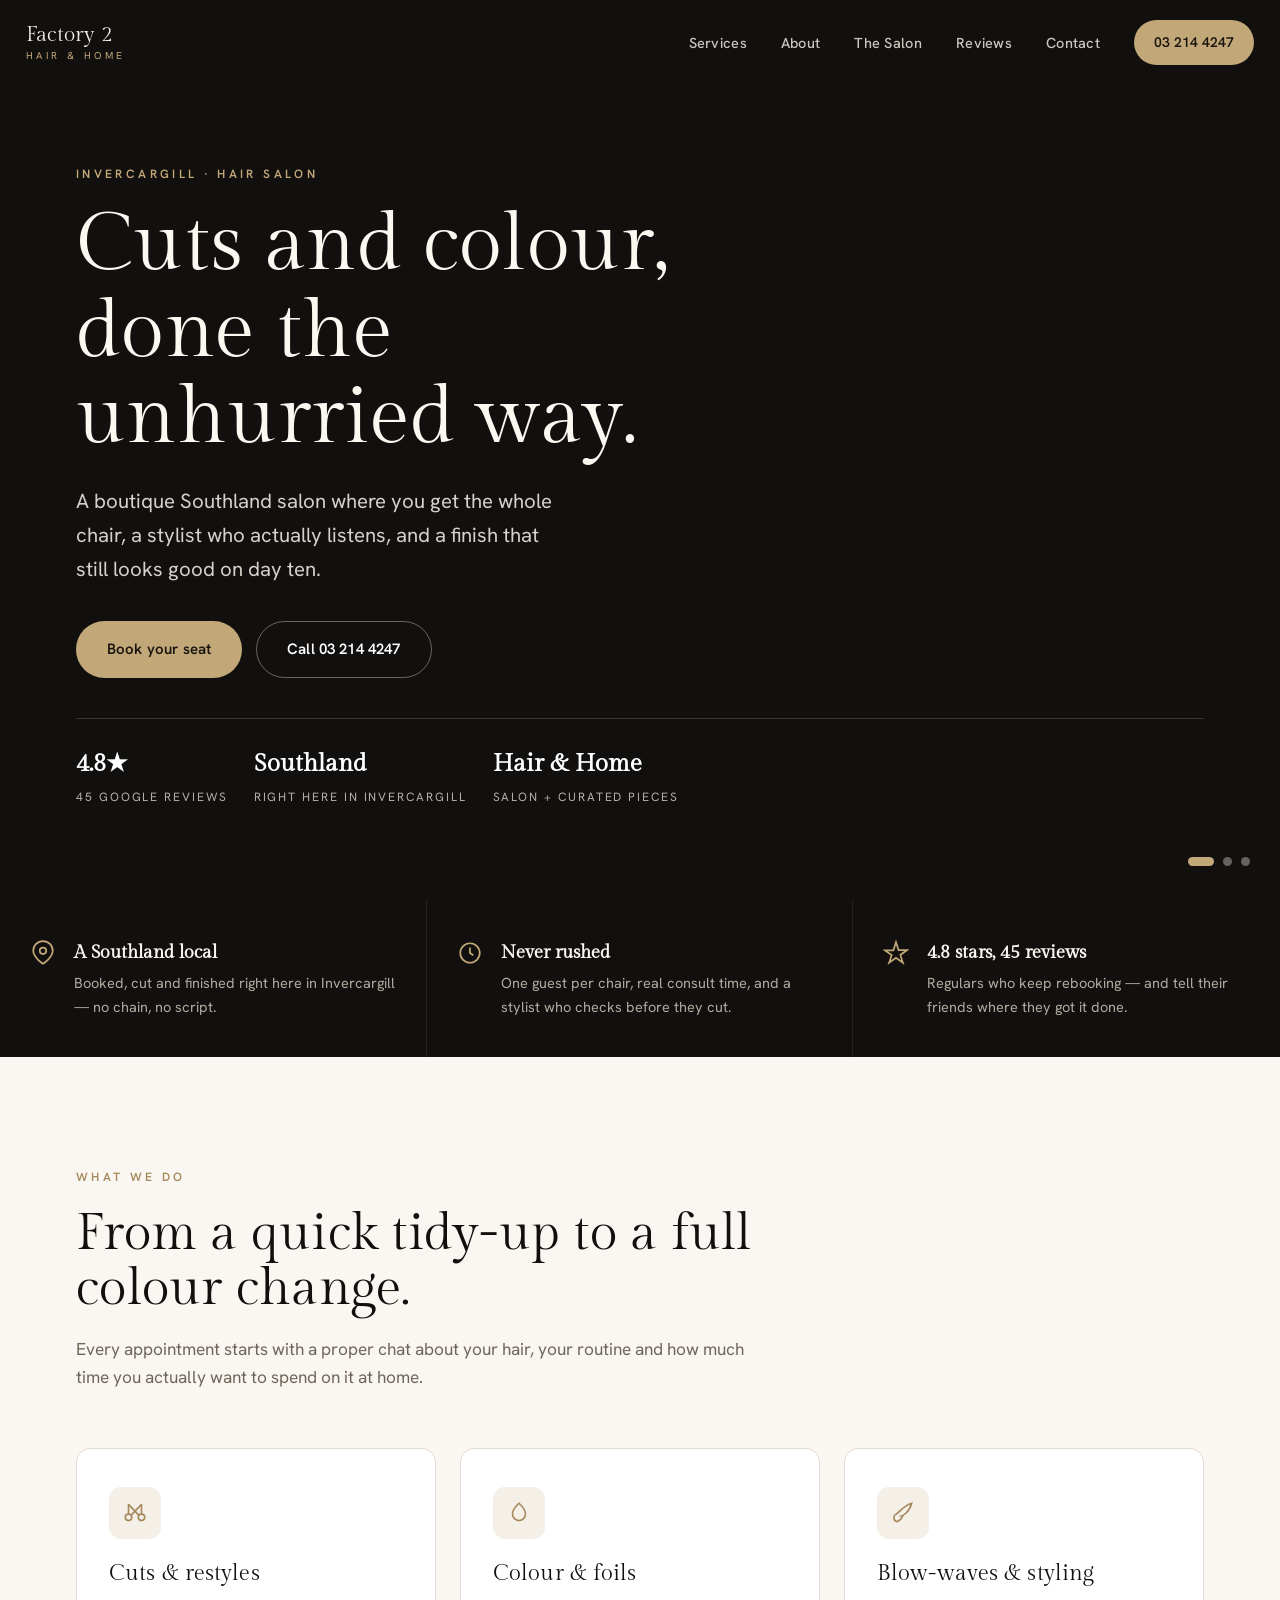
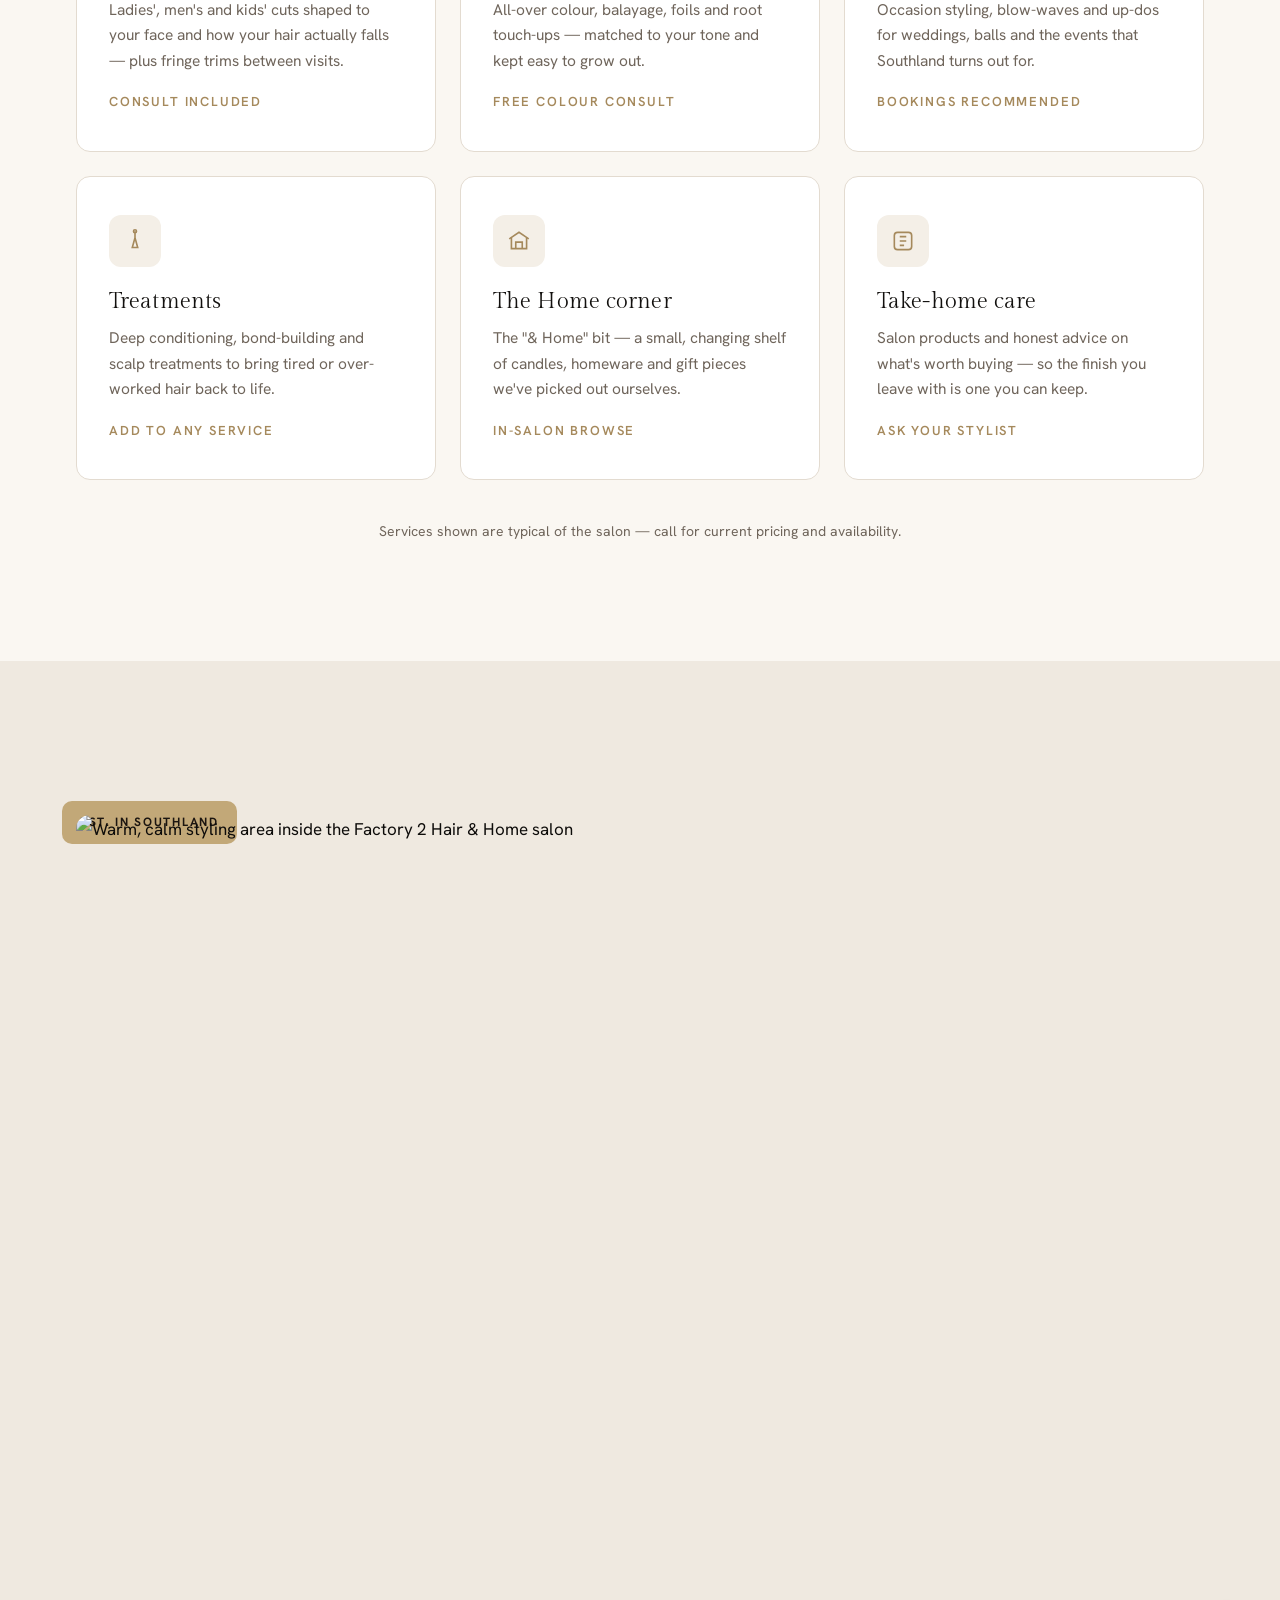
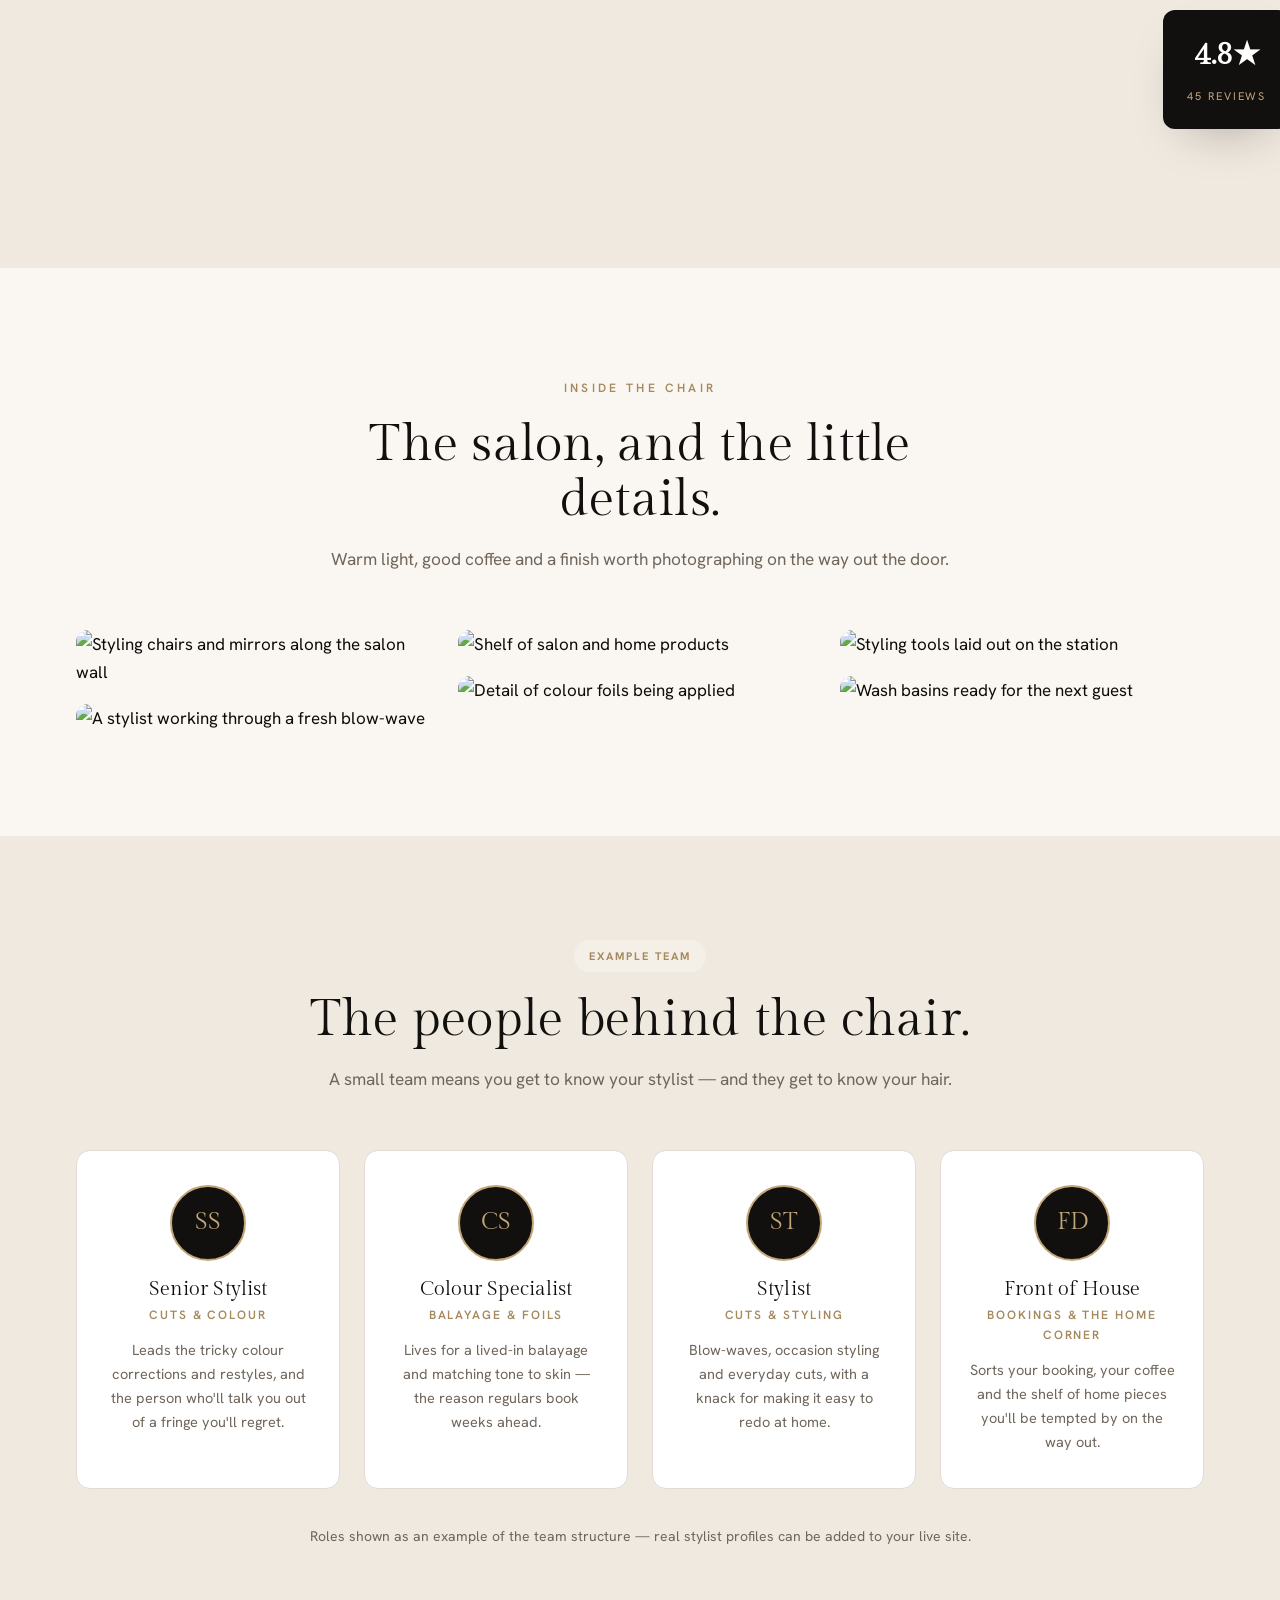
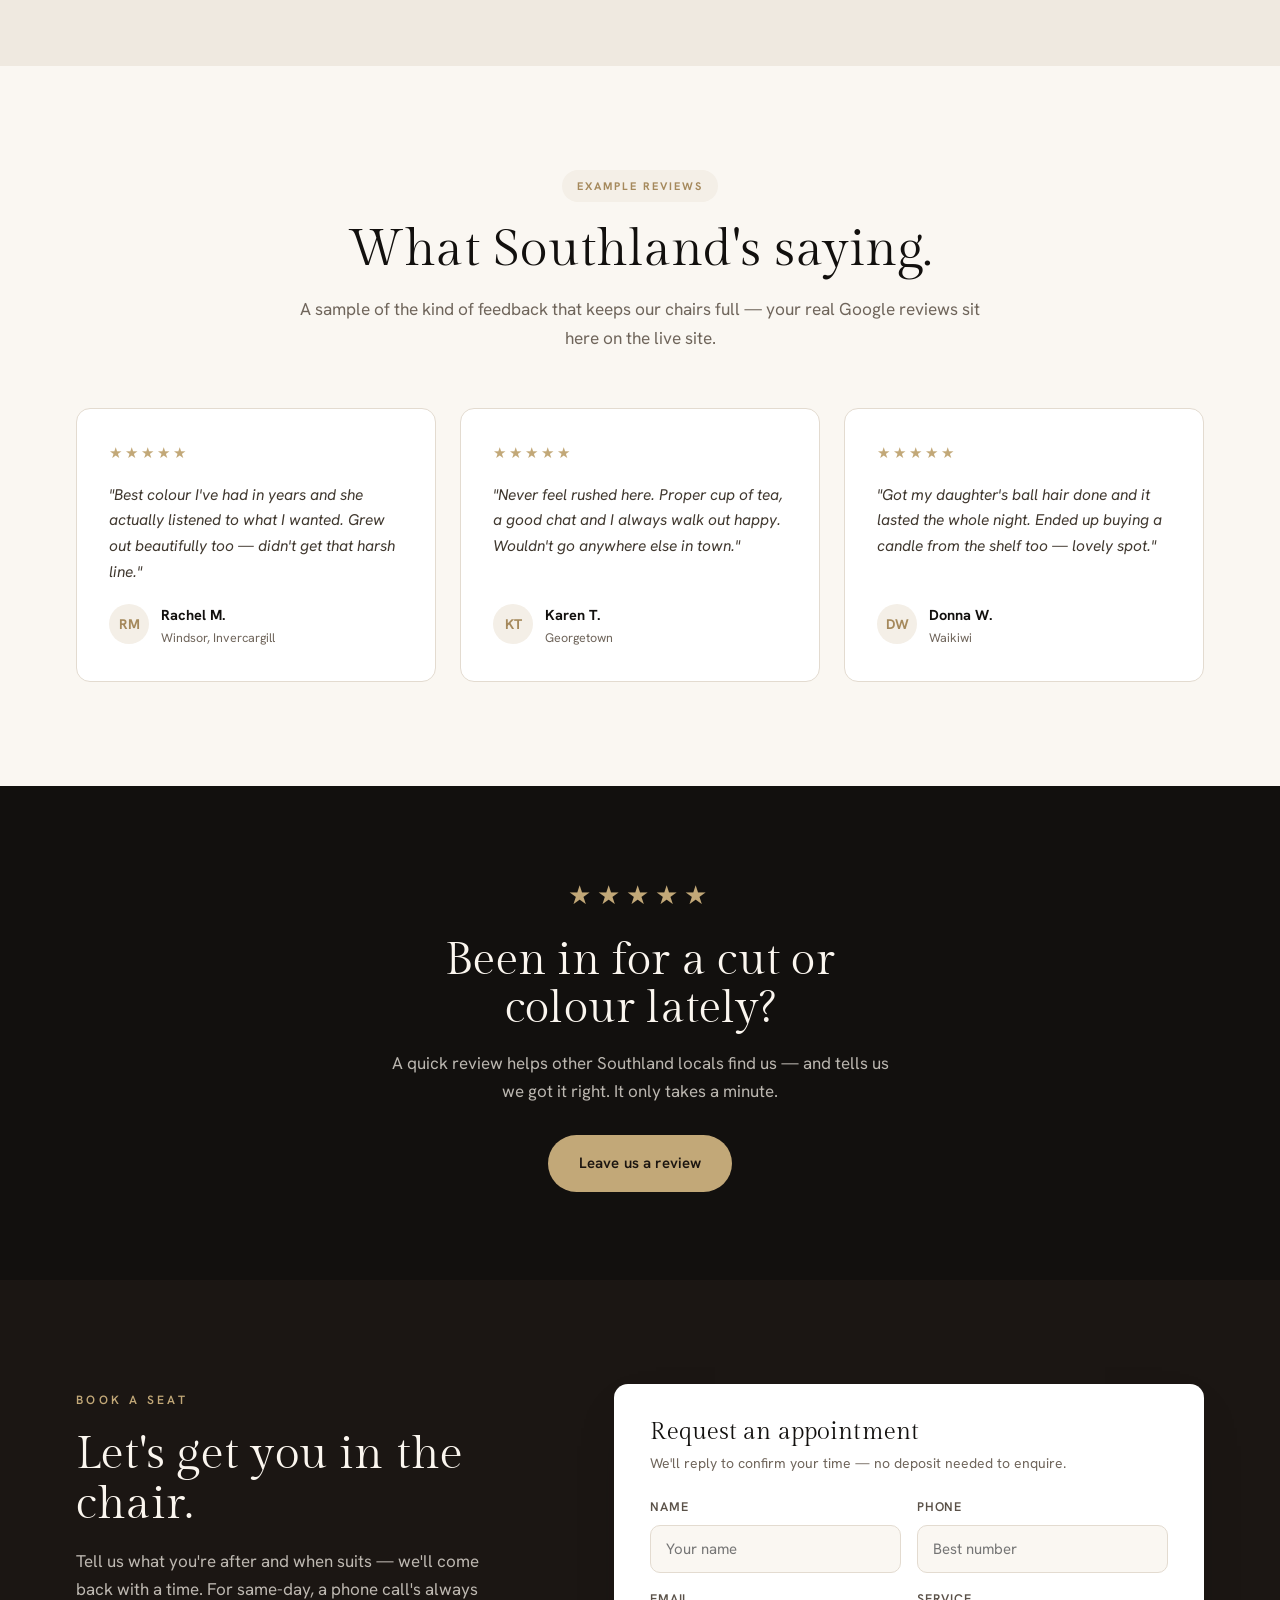
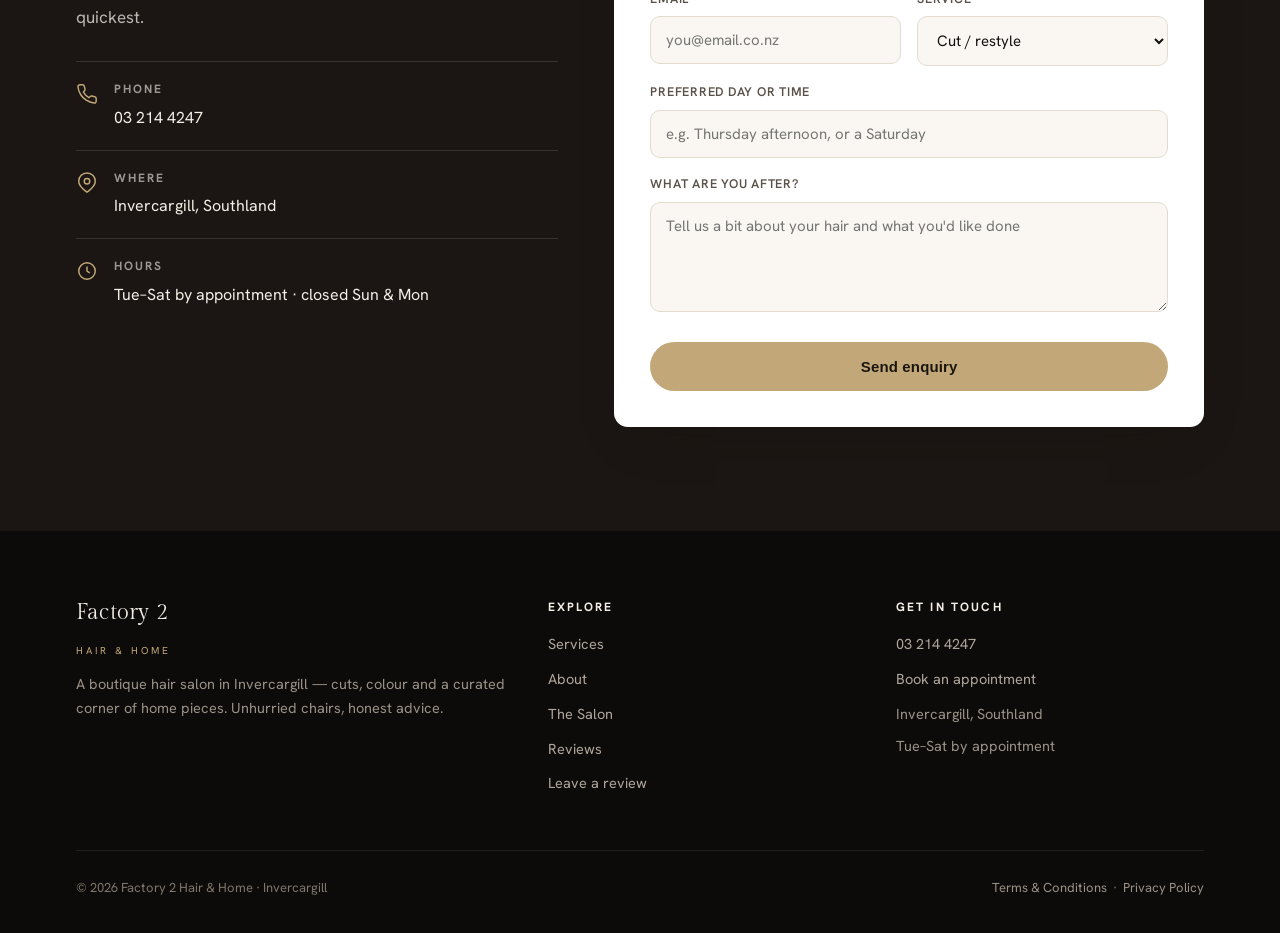
==== index.html @ 8ba9511f "Initial build: Factory 2 Hair & Home" ====
<!DOCTYPE html>
<html lang="en-NZ">
<head>
<meta charset="UTF-8">
<meta name="viewport" content="width=device-width, initial-scale=1.0">
<title>Factory 2 Hair &amp; Home | Hair Salon, Invercargill</title>
<meta name="description" content="Factory 2 Hair &amp; Home — a boutique hair salon in Invercargill for cuts, colour, styling and a curated corner of home pieces. Unhurried chairs, stylists who listen. Book your seat.">
<meta property="og:title" content="Factory 2 Hair &amp; Home | Hair Salon, Invercargill">
<meta property="og:description" content="Cuts, colour and styling in an unhurried Invercargill salon — plus a curated corner of home pieces to take a little of it with you.">
<meta property="og:type" content="website">
<meta property="og:image" content="https://images.unsplash.com/photo-1560066984-138dadb4c035?q=80&w=1200&auto=format&fit=crop">
<link rel="icon" href="data:image/svg+xml,<svg xmlns='http://www.w3.org/2000/svg' viewBox='0 0 32 32'><rect width='32' height='32' rx='7' fill='%2312100e'/><text x='16' y='22' font-family='Georgia,serif' font-size='16' fill='%23c2a878' text-anchor='middle'>F2</text></svg>">
<link rel="preconnect" href="https://fonts.googleapis.com">
<link rel="preconnect" href="https://fonts.gstatic.com" crossorigin>
<link href="https://fonts.googleapis.com/css2?family=Gilda+Display&family=Hanken+Grotesk:wght@400;500;600;700&display=swap" rel="stylesheet">
<link rel="stylesheet" href="styles.css">
</head>
<body>

<!-- intro -->
<div id="intro">
  <div class="intro-mark">Factory 2 <span>Hair &amp; Home</span></div>
  <div class="intro-line"></div>
</div>

<!-- nav -->
<nav class="nav">
  <a href="index.html" class="brand"><b>Factory 2</b><small>Hair &amp; Home</small></a>
  <div class="nav-links">
    <a class="navlink" href="#services">Services</a>
    <a class="navlink" href="#about">About</a>
    <a class="navlink" href="#gallery">The Salon</a>
    <a class="navlink" href="#reviews">Reviews</a>
    <a class="navlink" href="#contact">Contact</a>
    <a class="nav-cta" href="tel:+6432144247">03 214 4247</a>
  </div>
  <button class="nav-toggle" aria-label="Menu"><span></span><span></span><span></span></button>
</nav>

<!-- hero -->
<header class="hero">
  <div class="hero-slides">
    <div class="hero-slide active" style="background-image:url('https://images.unsplash.com/photo-1560066984-138dadb4c035?q=80&w=1900&auto=format&fit=crop')"></div>
    <div class="hero-slide" style="background-image:url('https://images.unsplash.com/photo-1521590832167-7bcbfaa6381f?q=80&w=1900&auto=format&fit=crop')"></div>
    <div class="hero-slide" style="background-image:url('https://images.unsplash.com/photo-1633681926022-84c23e8cb2d6?q=80&w=1900&auto=format&fit=crop')"></div>
  </div>
  <div class="hero-scrim"></div>
  <div class="hero-inner">
    <span class="eyebrow">Invercargill · Hair Salon</span>
    <h1>Cuts and colour, done the unhurried way.</h1>
    <p class="sub">A boutique Southland salon where you get the whole chair, a stylist who actually listens, and a finish that still looks good on day ten.</p>
    <div class="hero-cta">
      <a href="#contact" class="btn btn--accent">Book your seat</a>
      <a href="tel:+6432144247" class="btn btn--ghost">Call 03 214 4247</a>
    </div>
    <div class="hero-meta">
      <div><b>4.8★</b><small>45 Google reviews</small></div>
      <div><b>Southland</b><small>Right here in Invercargill</small></div>
      <div><b>Hair &amp; Home</b><small>Salon + curated pieces</small></div>
    </div>
  </div>
  <div class="hero-dots">
    <button class="active" aria-label="Slide 1"></button>
    <button aria-label="Slide 2"></button>
    <button aria-label="Slide 3"></button>
  </div>
</header>

<!-- trust strip -->
<section class="trust">
  <div class="trust-grid">
    <div class="trust-item reveal">
      <svg class="ic" width="26" height="26" viewBox="0 0 24 24" fill="none" stroke="currentColor" stroke-width="1.6"><path d="M21 10c0 6-9 12-9 12s-9-6-9-12a9 9 0 0 1 18 0Z"/><circle cx="12" cy="10" r="3"/></svg>
      <div><b>A Southland local</b><p>Booked, cut and finished right here in Invercargill — no chain, no script.</p></div>
    </div>
    <div class="trust-item reveal">
      <svg class="ic" width="26" height="26" viewBox="0 0 24 24" fill="none" stroke="currentColor" stroke-width="1.6"><circle cx="12" cy="12" r="9"/><path d="M12 7v5l3 2"/></svg>
      <div><b>Never rushed</b><p>One guest per chair, real consult time, and a stylist who checks before they cut.</p></div>
    </div>
    <div class="trust-item reveal">
      <svg class="ic" width="26" height="26" viewBox="0 0 24 24" fill="none" stroke="currentColor" stroke-width="1.6"><path d="m12 2 2.4 7.4H22l-6 4.4 2.3 7.2-6.3-4.6L5.7 21 8 14 2 9.6h7.6Z"/></svg>
      <div><b>4.8 stars, 45 reviews</b><p>Regulars who keep rebooking — and tell their friends where they got it done.</p></div>
    </div>
  </div>
</section>

<!-- services -->
<section class="section section--light" id="services">
  <div class="wrap">
    <div class="section-head reveal">
      <span class="eyebrow">What we do</span>
      <h2>From a quick tidy-up to a full colour change.</h2>
      <p>Every appointment starts with a proper chat about your hair, your routine and how much time you actually want to spend on it at home.</p>
    </div>
    <div class="svc-grid">
      <div class="svc-card reveal">
        <div class="ic"><svg width="26" height="26" viewBox="0 0 24 24" fill="none" stroke="currentColor" stroke-width="1.5"><path d="M6 4v9m12-9v9"/><circle cx="6" cy="16" r="3"/><circle cx="18" cy="16" r="3"/><path d="M8.5 14 18 4M15.5 14 6 4"/></svg></div>
        <h3>Cuts &amp; restyles</h3>
        <p>Ladies', men's and kids' cuts shaped to your face and how your hair actually falls — plus fringe trims between visits.</p>
        <div class="price">Consult included</div>
      </div>
      <div class="svc-card reveal">
        <div class="ic"><svg width="26" height="26" viewBox="0 0 24 24" fill="none" stroke="currentColor" stroke-width="1.5"><path d="M12 3s6 5.5 6 10a6 6 0 0 1-12 0c0-4.5 6-10 6-10Z"/></svg></div>
        <h3>Colour &amp; foils</h3>
        <p>All-over colour, balayage, foils and root touch-ups — matched to your tone and kept easy to grow out.</p>
        <div class="price">Free colour consult</div>
      </div>
      <div class="svc-card reveal">
        <div class="ic"><svg width="26" height="26" viewBox="0 0 24 24" fill="none" stroke="currentColor" stroke-width="1.5"><path d="M4 14c4-1 8-9 16-11-2 8-8 12-11 12"/><path d="M4 14c-1 3 0 5 2 6 3-1 5-3 6-6"/></svg></div>
        <h3>Blow-waves &amp; styling</h3>
        <p>Occasion styling, blow-waves and up-dos for weddings, balls and the events that Southland turns out for.</p>
        <div class="price">Bookings recommended</div>
      </div>
      <div class="svc-card reveal">
        <div class="ic"><svg width="26" height="26" viewBox="0 0 24 24" fill="none" stroke="currentColor" stroke-width="1.5"><path d="M12 3v6m0 0-2.5 9h5L12 9Z"/><circle cx="12" cy="3" r="1.4"/></svg></div>
        <h3>Treatments</h3>
        <p>Deep conditioning, bond-building and scalp treatments to bring tired or over-worked hair back to life.</p>
        <div class="price">Add to any service</div>
      </div>
      <div class="svc-card reveal">
        <div class="ic"><svg width="26" height="26" viewBox="0 0 24 24" fill="none" stroke="currentColor" stroke-width="1.5"><path d="M3 10 12 4l9 6"/><path d="M5 9v10h14V9"/><path d="M9 19v-6h6v6"/></svg></div>
        <h3>The Home corner</h3>
        <p>The "&amp; Home" bit — a small, changing shelf of candles, homeware and gift pieces we've picked out ourselves.</p>
        <div class="price">In-salon browse</div>
      </div>
      <div class="svc-card reveal">
        <div class="ic"><svg width="26" height="26" viewBox="0 0 24 24" fill="none" stroke="currentColor" stroke-width="1.5"><rect x="4" y="4" width="16" height="16" rx="3"/><path d="M9 12h6M9 8h6M9 16h4"/></svg></div>
        <h3>Take-home care</h3>
        <p>Salon products and honest advice on what's worth buying — so the finish you leave with is one you can keep.</p>
        <div class="price">Ask your stylist</div>
      </div>
    </div>
    <p class="center reveal" style="margin-top:40px;color:var(--muted);font-size:14px">Services shown are typical of the salon — call for current pricing and availability.</p>
  </div>
</section>

<!-- about -->
<section class="section section--bone" id="about">
  <div class="wrap">
    <div class="about">
      <div class="about-media reveal">
        <span class="about-tag">Est. in Southland</span>
        <img src="https://images.unsplash.com/photo-1580618672591-eb180b1a973f?q=80&w=1200&auto=format&fit=crop" alt="Warm, calm styling area inside the Factory 2 Hair &amp; Home salon" width="1200" height="900" loading="lazy">
        <div class="stat"><b>4.8★</b><small>45 reviews</small></div>
      </div>
      <div class="about-copy reveal">
        <span class="eyebrow">About the salon</span>
        <h2>A little pocket of calm on the Invercargill high street.</h2>
        <p>Factory 2 Hair &amp; Home is a small, personal salon — the kind where the same stylist remembers your last colour and asks how the holiday went. We keep the numbers low so nobody's ever waiting on a rushed chair.</p>
        <p>The "&amp; Home" side is exactly that: a curated corner of candles and homeware we love, so you can take a little of the salon feeling with you when you leave.</p>
        <ul class="checklist">
          <li><span class="tick"><svg width="13" height="13" viewBox="0 0 24 24" fill="none" stroke="currentColor" stroke-width="3"><path d="M20 6 9 17l-5-5"/></svg></span>Locally owned and run in Invercargill</li>
          <li><span class="tick"><svg width="13" height="13" viewBox="0 0 24 24" fill="none" stroke="currentColor" stroke-width="3"><path d="M20 6 9 17l-5-5"/></svg></span>A proper consult before every cut or colour</li>
          <li><span class="tick"><svg width="13" height="13" viewBox="0 0 24 24" fill="none" stroke="currentColor" stroke-width="3"><path d="M20 6 9 17l-5-5"/></svg></span>Honest advice — no upsell you didn't ask for</li>
        </ul>
      </div>
    </div>
  </div>
</section>

<!-- gallery -->
<section class="section section--light" id="gallery">
  <div class="wrap">
    <div class="section-head center reveal">
      <span class="eyebrow">Inside the chair</span>
      <h2>The salon, and the little details.</h2>
      <p>Warm light, good coffee and a finish worth photographing on the way out the door.</p>
    </div>
    <div class="gallery">
      <img class="reveal" src="https://images.unsplash.com/photo-1521590832167-7bcbfaa6381f?q=80&w=900&auto=format&fit=crop" alt="Styling chairs and mirrors along the salon wall" loading="lazy">
      <img class="reveal" src="https://images.unsplash.com/photo-1633681926022-84c23e8cb2d6?q=80&w=900&auto=format&fit=crop" alt="A stylist working through a fresh blow-wave" loading="lazy">
      <img class="reveal" src="https://images.unsplash.com/photo-1595476108010-b4d1f102b1b1?q=80&w=900&auto=format&fit=crop" alt="Shelf of salon and home products" loading="lazy">
      <img class="reveal" src="https://images.unsplash.com/photo-1522337660859-02fbefca4702?q=80&w=900&auto=format&fit=crop" alt="Detail of colour foils being applied" loading="lazy">
      <img class="reveal" src="https://images.unsplash.com/photo-1503951914875-452162b0f3f1?q=80&w=900&auto=format&fit=crop" alt="Styling tools laid out on the station" loading="lazy">
      <img class="reveal" src="https://images.unsplash.com/photo-1562322140-8baeececf3df?q=80&w=900&auto=format&fit=crop" alt="Wash basins ready for the next guest" loading="lazy">
    </div>
  </div>
</section>

<!-- crew -->
<section class="section section--bone" id="crew">
  <div class="wrap">
    <div class="section-head center reveal">
      <span class="badge">Example team</span>
      <h2>The people behind the chair.</h2>
      <p>A small team means you get to know your stylist — and they get to know your hair.</p>
    </div>
    <div class="crew-grid">
      <div class="crew-card reveal">
        <div class="avatar">SS</div>
        <h3>Senior Stylist</h3>
        <div class="role">Cuts &amp; Colour</div>
        <p>Leads the tricky colour corrections and restyles, and the person who'll talk you out of a fringe you'll regret.</p>
      </div>
      <div class="crew-card reveal">
        <div class="avatar">CS</div>
        <h3>Colour Specialist</h3>
        <div class="role">Balayage &amp; Foils</div>
        <p>Lives for a lived-in balayage and matching tone to skin — the reason regulars book weeks ahead.</p>
      </div>
      <div class="crew-card reveal">
        <div class="avatar">ST</div>
        <h3>Stylist</h3>
        <div class="role">Cuts &amp; Styling</div>
        <p>Blow-waves, occasion styling and everyday cuts, with a knack for making it easy to redo at home.</p>
      </div>
      <div class="crew-card reveal">
        <div class="avatar">FD</div>
        <h3>Front of House</h3>
        <div class="role">Bookings &amp; The Home Corner</div>
        <p>Sorts your booking, your coffee and the shelf of home pieces you'll be tempted by on the way out.</p>
      </div>
    </div>
    <p class="center reveal" style="margin-top:36px;color:var(--muted);font-size:14px">Roles shown as an example of the team structure — real stylist profiles can be added to your live site.</p>
  </div>
</section>

<!-- reviews -->
<section class="section section--light" id="reviews">
  <div class="wrap">
    <div class="section-head center reveal">
      <span class="badge">Example reviews</span>
      <h2>What Southland's saying.</h2>
      <p>A sample of the kind of feedback that keeps our chairs full — your real Google reviews sit here on the live site.</p>
    </div>
    <div class="rev-grid">
      <div class="rev-card reveal">
        <div class="stars">★★★★★</div>
        <p>"Best colour I've had in years and she actually listened to what I wanted. Grew out beautifully too — didn't get that harsh line."</p>
        <div class="rev-who"><span class="ini">RM</span><div><b>Rachel M.</b><small>Windsor, Invercargill</small></div></div>
      </div>
      <div class="rev-card reveal">
        <div class="stars">★★★★★</div>
        <p>"Never feel rushed here. Proper cup of tea, a good chat and I always walk out happy. Wouldn't go anywhere else in town."</p>
        <div class="rev-who"><span class="ini">KT</span><div><b>Karen T.</b><small>Georgetown</small></div></div>
      </div>
      <div class="rev-card reveal">
        <div class="stars">★★★★★</div>
        <p>"Got my daughter's ball hair done and it lasted the whole night. Ended up buying a candle from the shelf too — lovely spot."</p>
        <div class="rev-who"><span class="ini">DW</span><div><b>Donna W.</b><small>Waikiwi</small></div></div>
      </div>
    </div>
  </div>
</section>

<!-- review funnel banner -->
<section class="funnel reveal">
  <div class="wrap">
    <div class="stars">★★★★★</div>
    <h2>Been in for a cut or colour lately?</h2>
    <p>A quick review helps other Southland locals find us — and tells us we got it right. It only takes a minute.</p>
    <a href="review.html" class="btn btn--accent">Leave us a review</a>
  </div>
</section>

<!-- contact -->
<section class="section section--dark" id="contact">
  <div class="wrap">
    <div class="contact">
      <div class="contact-info reveal">
        <span class="eyebrow">Book a seat</span>
        <h2>Let's get you in the chair.</h2>
        <p>Tell us what you're after and when suits — we'll come back with a time. For same-day, a phone call's always quickest.</p>
        <div class="cinfo-row">
          <svg class="ic" width="22" height="22" viewBox="0 0 24 24" fill="none" stroke="currentColor" stroke-width="1.6"><path d="M22 16.9v3a2 2 0 0 1-2.2 2 19.8 19.8 0 0 1-8.6-3.1 19.5 19.5 0 0 1-6-6 19.8 19.8 0 0 1-3.1-8.7A2 2 0 0 1 4.1 2h3a2 2 0 0 1 2 1.7c.1.9.4 1.8.7 2.7a2 2 0 0 1-.5 2.1L8.1 9.9a16 16 0 0 0 6 6l1.4-1.2a2 2 0 0 1 2.1-.5c.9.3 1.8.6 2.7.7a2 2 0 0 1 1.7 2Z"/></svg>
          <div><b>Phone</b><a href="tel:+6432144247">03 214 4247</a></div>
        </div>
        <div class="cinfo-row">
          <svg class="ic" width="22" height="22" viewBox="0 0 24 24" fill="none" stroke="currentColor" stroke-width="1.6"><path d="M21 10c0 6-9 12-9 12s-9-6-9-12a9 9 0 0 1 18 0Z"/><circle cx="12" cy="10" r="3"/></svg>
          <div><b>Where</b><span>Invercargill, Southland</span></div>
        </div>
        <div class="cinfo-row">
          <svg class="ic" width="22" height="22" viewBox="0 0 24 24" fill="none" stroke="currentColor" stroke-width="1.6"><circle cx="12" cy="12" r="9"/><path d="M12 7v5l3 2"/></svg>
          <div><b>Hours</b><span>Tue–Sat by appointment · closed Sun &amp; Mon</span></div>
        </div>
      </div>
      <div class="form reveal">
        <form action="https://formsubmit.co/hello@factory2hairandhome.co.nz" method="POST">
          <h3>Request an appointment</h3>
          <p class="sm">We'll reply to confirm your time — no deposit needed to enquire.</p>
          <input type="hidden" name="_subject" value="New booking enquiry — Factory 2 Hair & Home">
          <input type="hidden" name="_captcha" value="false">
          <input type="hidden" name="_template" value="table">
          <div class="row2">
            <div class="field"><label>Name</label><input type="text" name="Name" required placeholder="Your name"></div>
            <div class="field"><label>Phone</label><input type="tel" name="Phone" required placeholder="Best number"></div>
          </div>
          <div class="row2">
            <div class="field"><label>Email</label><input type="email" name="Email" placeholder="you@email.co.nz"></div>
            <div class="field"><label>Service</label>
              <select name="Service">
                <option>Cut / restyle</option>
                <option>Colour / foils</option>
                <option>Blow-wave / styling</option>
                <option>Treatment</option>
                <option>Not sure — need advice</option>
              </select>
            </div>
          </div>
          <div class="field"><label>Preferred day or time</label><input type="text" name="Preferred time" placeholder="e.g. Thursday afternoon, or a Saturday"></div>
          <div class="field"><label>What are you after?</label><textarea name="Details" placeholder="Tell us a bit about your hair and what you'd like done"></textarea></div>
          <button type="submit" class="btn btn--accent">Send enquiry</button>
        </form>
      </div>
    </div>
  </div>
</section>

<!-- footer -->
<footer class="footer">
  <div class="wrap">
    <div class="footer-top">
      <div class="footer-col">
        <div class="brand"><b style="font-family:'Gilda Display',serif;font-size:1.4rem">Factory 2</b><br><small style="letter-spacing:.3em;font-size:10px;text-transform:uppercase;color:var(--accent)">Hair &amp; Home</small></div>
        <p>A boutique hair salon in Invercargill — cuts, colour and a curated corner of home pieces. Unhurried chairs, honest advice.</p>
      </div>
      <div class="footer-col">
        <h4>Explore</h4>
        <a href="#services">Services</a>
        <a href="#about">About</a>
        <a href="#gallery">The Salon</a>
        <a href="#reviews">Reviews</a>
        <a href="review.html">Leave a review</a>
      </div>
      <div class="footer-col">
        <h4>Get in touch</h4>
        <a href="tel:+6432144247">03 214 4247</a>
        <a href="#contact">Book an appointment</a>
        <p style="margin-top:6px">Invercargill, Southland</p>
        <p>Tue–Sat by appointment</p>
      </div>
    </div>
    <div class="footer-bot">
      <span>© <span data-year>2026</span> Factory 2 Hair &amp; Home · Invercargill</span>
      <span><a href="terms.html">Terms &amp; Conditions</a> &nbsp;·&nbsp; <a href="privacy.html">Privacy Policy</a></span>
    </div>
  </div>
</footer>

<script src="main.js"></script>
</body>
</html>
---- styles.css ----
/* Factory 2 Hair & Home — Premium archetype
   Fonts: Gilda Display (display) + Hanken Grotesk (body) */

:root{
  --ink:#12100e;          /* near-black anchor */
  --espresso:#1b1613;     /* dark section */
  --bone:#efe9e0;         /* warm bone band */
  --light:#faf7f2;        /* light band */
  --paper:#ffffff;
  --muted:#6f655b;        /* muted body text */
  --line:#e3dbd0;         /* hairlines */
  --accent:#c2a878;       /* champagne */
  --accent-deep:#a5895c;  /* champagne hover */
  --cream:#f4efe7;
  --radius:14px;
  --maxw:1180px;
  --ease:cubic-bezier(.22,.61,.36,1);
  --shadow:0 20px 50px -24px rgba(24,18,12,.35);
}

*{box-sizing:border-box}
html{scroll-behavior:smooth}
body{
  margin:0;
  font-family:"Hanken Grotesk",-apple-system,BlinkMacSystemFont,"Segoe UI",sans-serif;
  color:var(--ink);
  background:var(--light);
  font-size:17px;
  line-height:1.65;
  -webkit-font-smoothing:antialiased;
  overflow-x:hidden;
}
img{image-orientation:from-image;max-width:100%;display:block}
a{color:inherit;text-decoration:none}
h1,h2,h3,h4{font-family:"Gilda Display",Georgia,serif;font-weight:400;line-height:1.08;margin:0;letter-spacing:.005em}

/* ---------- utilities ---------- */
.wrap{max-width:var(--maxw);margin:0 auto;padding:0 26px}
.eyebrow{
  font-family:"Hanken Grotesk",sans-serif;
  text-transform:uppercase;
  letter-spacing:.28em;
  font-size:12px;
  font-weight:600;
  color:var(--accent-deep);
  margin:0 0 18px;
  display:inline-block;
}
.section{padding:104px 0}
.section--light{background:var(--light)}
.section--bone{background:var(--bone)}
.section--paper{background:var(--paper)}
.section--dark{background:var(--espresso);color:#eee5da}
.section--dark .eyebrow{color:var(--accent)}
.center{text-align:center}
.lead{font-size:1.12rem;color:var(--muted);max-width:640px}
.section-head{max-width:680px;margin:0 0 56px}
.section-head.center{margin-left:auto;margin-right:auto}
.section-head h2{font-size:clamp(2.1rem,4.4vw,3.2rem)}
.section-head p{color:var(--muted);margin:18px 0 0;font-size:1.08rem}

.btn{
  display:inline-flex;align-items:center;gap:9px;
  font-weight:600;font-size:15px;letter-spacing:.01em;
  padding:15px 30px;border-radius:100px;
  cursor:pointer;border:1px solid transparent;
  transition:transform .35s var(--ease),background .3s,color .3s,box-shadow .3s;
  white-space:nowrap;
}
.btn:hover{transform:translateY(-2px)}
.btn--accent{background:var(--accent);color:#1b1510}
.btn--accent:hover{background:var(--accent-deep);color:#fff}
.btn--ghost{background:transparent;color:#fff;border-color:rgba(255,255,255,.35)}
.btn--ghost:hover{border-color:#fff;background:rgba(255,255,255,.08)}
.btn--dark{background:var(--ink);color:#f4efe7}
.btn--dark:hover{background:#2a231d}
.btn--outline{background:transparent;color:var(--ink);border-color:var(--line)}
.btn--outline:hover{border-color:var(--accent);color:var(--accent-deep)}

/* ---------- intro overlay ---------- */
#intro{
  position:fixed;inset:0;z-index:2000;background:var(--ink);
  display:flex;align-items:center;justify-content:center;flex-direction:column;
  transition:opacity .9s var(--ease),visibility .9s;
}
#intro.done{opacity:0;visibility:hidden}
.intro-mark{
  font-family:"Gilda Display",serif;color:#f4efe7;font-size:clamp(1.8rem,6vw,3rem);
  letter-spacing:.02em;opacity:0;transform:translateY(14px);
  animation:introUp 1s var(--ease) .15s forwards;text-align:center;
}
.intro-mark span{color:var(--accent)}
.intro-line{
  height:1px;width:0;background:var(--accent);margin-top:22px;
  animation:introLine 1.1s var(--ease) .5s forwards;
}
@keyframes introUp{to{opacity:1;transform:none}}
@keyframes introLine{to{width:190px}}

/* ---------- reveal on scroll ---------- */
.reveal{opacity:0;transform:translateY(26px);transition:opacity .9s var(--ease),transform .9s var(--ease)}
.reveal.in{opacity:1;transform:none}

/* ---------- nav ---------- */
.nav{
  position:fixed;top:0;left:0;right:0;z-index:900;
  display:flex;align-items:center;justify-content:space-between;
  padding:20px 26px;transition:background .4s,padding .4s,box-shadow .4s;
}
.nav.scrolled{background:rgba(18,16,14,.92);backdrop-filter:blur(12px);padding:14px 26px;box-shadow:0 1px 0 rgba(255,255,255,.06)}
.brand{display:flex;flex-direction:column;line-height:1;color:#f4efe7}
.brand b{font-family:"Gilda Display",serif;font-weight:400;font-size:1.32rem;letter-spacing:.01em}
.brand small{font-size:10px;letter-spacing:.34em;text-transform:uppercase;color:var(--accent);margin-top:6px}
.nav-links{display:flex;align-items:center;gap:34px}
.nav-links a.navlink{color:rgba(244,239,231,.82);font-size:14.5px;font-weight:500;letter-spacing:.02em;transition:color .3s}
.nav-links a.navlink:hover{color:#fff}
.nav-cta{display:inline-flex;align-items:center;gap:8px;background:var(--accent);color:#1b1510;padding:11px 20px;border-radius:100px;font-weight:600;font-size:14px;transition:transform .3s var(--ease),background .3s}
.nav-cta:hover{transform:translateY(-2px);background:#fff}
.nav-toggle{display:none;background:none;border:0;cursor:pointer;flex-direction:column;gap:5px;padding:6px}
.nav-toggle span{width:24px;height:2px;background:#f4efe7;display:block;transition:.3s}

/* ---------- hero ---------- */
.hero{position:relative;min-height:100svh;display:flex;align-items:flex-end;background:var(--ink);overflow:hidden;color:#f6f1ea}
.hero-slides{position:absolute;inset:0;z-index:0}
.hero-slide{
  position:absolute;inset:0;background-size:cover;background-position:center;
  opacity:0;transform:scale(1.06);
  transition:opacity 1.6s var(--ease),transform 7s linear;
  filter:saturate(.82) contrast(1.04);
}
.hero-slide.active{opacity:1;transform:scale(1)}
.hero-scrim{position:absolute;inset:0;z-index:1;
  background:linear-gradient(180deg,rgba(18,16,14,.55) 0%,rgba(18,16,14,.42) 40%,rgba(18,16,14,.82) 100%)}
.hero-inner{position:relative;z-index:2;width:100%;max-width:var(--maxw);margin:0 auto;padding:0 26px 92px}
.hero .eyebrow{color:var(--accent)}
.hero h1{font-size:clamp(2.6rem,6.6vw,5rem);max-width:16ch;color:#fbf7f1}
.hero p.sub{font-size:clamp(1.05rem,2vw,1.28rem);max-width:44ch;color:rgba(246,241,234,.86);margin:24px 0 34px}
.hero-cta{display:flex;flex-wrap:wrap;gap:14px}
.hero-meta{display:flex;flex-wrap:wrap;gap:26px;margin-top:40px;padding-top:26px;border-top:1px solid rgba(255,255,255,.16)}
.hero-meta div{display:flex;flex-direction:column}
.hero-meta b{font-family:"Gilda Display",serif;font-size:1.5rem;color:#fff}
.hero-meta small{font-size:12px;letter-spacing:.16em;text-transform:uppercase;color:rgba(246,241,234,.7);margin-top:4px}
.hero-dots{position:absolute;right:30px;bottom:34px;z-index:3;display:flex;gap:9px}
.hero-dots button{width:9px;height:9px;border-radius:50%;border:0;background:rgba(255,255,255,.35);cursor:pointer;transition:.3s;padding:0}
.hero-dots button.active{background:var(--accent);width:26px;border-radius:6px}

/* ---------- trust strip ---------- */
.trust{background:var(--ink);color:#efe6d9;padding:0}
.trust-grid{display:grid;grid-template-columns:repeat(3,1fr)}
.trust-item{padding:38px 30px;display:flex;gap:18px;align-items:flex-start;border-right:1px solid rgba(255,255,255,.08)}
.trust-item:last-child{border-right:0}
.trust-item .ic{color:var(--accent);flex-shrink:0;margin-top:2px}
.trust-item b{display:block;font-family:"Gilda Display",serif;font-size:1.15rem;margin-bottom:3px;color:#fbf6ef}
.trust-item p{margin:0;font-size:14.5px;color:rgba(239,230,217,.72)}

/* ---------- services ---------- */
.svc-grid{display:grid;grid-template-columns:repeat(3,1fr);gap:24px}
.svc-card{
  background:var(--paper);border:1px solid var(--line);border-radius:var(--radius);
  padding:38px 32px;transition:transform .4s var(--ease),box-shadow .4s,border-color .4s;
  position:relative;overflow:hidden;
}
.svc-card:hover{transform:translateY(-6px);box-shadow:var(--shadow);border-color:transparent}
.svc-card .ic{width:52px;height:52px;border-radius:12px;display:flex;align-items:center;justify-content:center;
  background:var(--cream);color:var(--accent-deep);margin-bottom:22px;transition:.4s}
.svc-card:hover .ic{background:var(--accent);color:#fff}
.svc-card h3{font-size:1.4rem;margin-bottom:12px}
.svc-card p{margin:0;color:var(--muted);font-size:15.5px}
.svc-card .price{margin-top:18px;font-size:13px;letter-spacing:.14em;text-transform:uppercase;color:var(--accent-deep);font-weight:600}

/* ---------- about ---------- */
.about{display:grid;grid-template-columns:1fr 1fr;gap:64px;align-items:center}
.about-media{position:relative}
.about-media img{width:100%;aspect-ratio:4/3;object-fit:cover;border-radius:var(--radius);filter:saturate(.82) contrast(1.04)}
.about-tag{position:absolute;top:-14px;left:-14px;background:var(--accent);color:#1b1510;
  font-weight:700;font-size:12px;letter-spacing:.14em;text-transform:uppercase;padding:12px 18px;border-radius:10px;box-shadow:var(--shadow)}
.about-media .stat{position:absolute;right:-14px;bottom:-14px;background:var(--ink);color:#f4efe7;
  padding:20px 24px;border-radius:12px;text-align:center;box-shadow:var(--shadow)}
.about-media .stat b{font-family:"Gilda Display",serif;font-size:1.9rem;display:block;color:#fff}
.about-media .stat small{font-size:11px;letter-spacing:.16em;text-transform:uppercase;color:var(--accent)}
.about-copy h2{font-size:clamp(2rem,4vw,2.9rem);margin-bottom:20px}
.about-copy p{color:var(--muted);margin:0 0 18px}
.checklist{list-style:none;padding:0;margin:26px 0 0;display:grid;gap:14px}
.checklist li{display:flex;gap:13px;align-items:flex-start;font-weight:500}
.checklist .tick{flex-shrink:0;width:24px;height:24px;border-radius:50%;background:var(--cream);color:var(--accent-deep);
  display:flex;align-items:center;justify-content:center;margin-top:2px}

/* ---------- gallery ---------- */
.gallery{columns:3;column-gap:18px}
.gallery img{width:100%;height:auto;border-radius:12px;margin-bottom:18px;break-inside:avoid;
  filter:saturate(.82) contrast(1.04);transition:filter .4s,transform .4s var(--ease)}
.gallery img:hover{filter:none;transform:scale(1.01)}

/* ---------- crew ---------- */
.crew-grid{display:grid;grid-template-columns:repeat(4,1fr);gap:24px}
.crew-card{background:var(--paper);border:1px solid var(--line);border-radius:var(--radius);padding:34px 26px;text-align:center;transition:transform .4s var(--ease),box-shadow .4s}
.crew-card:hover{transform:translateY(-5px);box-shadow:var(--shadow)}
.avatar{width:76px;height:76px;border-radius:50%;background:var(--ink);color:var(--accent);
  display:flex;align-items:center;justify-content:center;margin:0 auto 18px;
  font-family:"Gilda Display",serif;font-size:1.5rem;border:2px solid var(--accent)}
.crew-card h3{font-size:1.25rem;margin-bottom:6px}
.crew-card .role{font-size:12px;letter-spacing:.16em;text-transform:uppercase;color:var(--accent-deep);font-weight:600;margin-bottom:12px}
.crew-card p{margin:0;color:var(--muted);font-size:14.5px}
.badge{display:inline-block;font-size:11px;letter-spacing:.18em;text-transform:uppercase;font-weight:700;
  color:var(--accent-deep);background:var(--cream);padding:7px 15px;border-radius:100px;margin-bottom:20px}

/* ---------- reviews ---------- */
.rev-grid{display:grid;grid-template-columns:repeat(3,1fr);gap:24px}
.rev-card{background:var(--paper);border:1px solid var(--line);border-radius:var(--radius);padding:32px;display:flex;flex-direction:column;gap:16px;transition:transform .4s var(--ease),box-shadow .4s}
.rev-card:hover{transform:translateY(-5px);box-shadow:var(--shadow)}
.stars{color:var(--accent);letter-spacing:3px;font-size:15px}
.rev-card p{margin:0;color:#40382f;font-style:italic;font-size:15.5px}
.rev-who{display:flex;align-items:center;gap:12px;margin-top:auto}
.rev-who .ini{width:40px;height:40px;border-radius:50%;background:var(--cream);color:var(--accent-deep);
  display:flex;align-items:center;justify-content:center;font-weight:700;font-size:14px}
.rev-who b{font-size:14.5px}
.rev-who small{display:block;color:var(--muted);font-size:12.5px}

/* ---------- review funnel banner ---------- */
.funnel{background:var(--ink);color:#f4efe7;text-align:center;padding:88px 0}
.funnel .stars{font-size:26px;letter-spacing:6px;margin-bottom:20px}
.funnel h2{font-size:clamp(1.9rem,4vw,2.8rem);max-width:18ch;margin:0 auto 16px;color:#fbf6ef}
.funnel p{color:rgba(244,239,231,.75);max-width:52ch;margin:0 auto 30px}

/* ---------- contact ---------- */
.contact{display:grid;grid-template-columns:.9fr 1.1fr;gap:56px}
.contact-info h2{font-size:clamp(2rem,4vw,2.9rem);margin-bottom:18px;color:#fbf6ef}
.contact-info>p{color:rgba(244,239,231,.75);margin:0 0 30px;max-width:42ch}
.cinfo-row{display:flex;gap:16px;align-items:flex-start;padding:18px 0;border-top:1px solid rgba(255,255,255,.12)}
.cinfo-row .ic{color:var(--accent);flex-shrink:0;margin-top:3px}
.cinfo-row b{display:block;font-size:12px;letter-spacing:.16em;text-transform:uppercase;color:rgba(244,239,231,.6);margin-bottom:3px}
.cinfo-row a,.cinfo-row span{color:#f4efe7;font-size:16px}
.cinfo-row a:hover{color:var(--accent)}
.form{background:var(--paper);border-radius:var(--radius);padding:36px;box-shadow:var(--shadow)}
.form h3{font-size:1.5rem;margin-bottom:6px;color:var(--ink)}
.form .sm{color:var(--muted);font-size:14px;margin:0 0 22px}
.field{margin-bottom:16px}
.field label{display:block;font-size:12.5px;font-weight:600;letter-spacing:.06em;text-transform:uppercase;color:#5a5148;margin-bottom:7px}
.field input,.field select,.field textarea{
  width:100%;padding:13px 15px;border:1px solid var(--line);border-radius:10px;
  font-family:inherit;font-size:15px;color:var(--ink);background:var(--light);transition:border .3s,box-shadow .3s}
.field input:focus,.field select:focus,.field textarea:focus{outline:0;border-color:var(--accent);box-shadow:0 0 0 3px rgba(194,168,120,.18);background:#fff}
.field textarea{resize:vertical;min-height:110px}
.row2{display:grid;grid-template-columns:1fr 1fr;gap:16px}
.form .btn{width:100%;justify-content:center;margin-top:6px}

/* ---------- footer ---------- */
.footer{background:#0d0b0a;color:#b8afa4;padding:70px 0 34px}
.footer-top{display:grid;grid-template-columns:1.4fr 1fr 1fr;gap:40px;padding-bottom:44px;border-bottom:1px solid rgba(255,255,255,.08)}
.footer .brand{color:#f4efe7;margin-bottom:16px}
.footer-col p{font-size:14.5px;margin:0 0 8px;color:#9a9187}
.footer-col h4{font-family:"Hanken Grotesk",sans-serif;font-weight:700;font-size:12px;letter-spacing:.18em;text-transform:uppercase;color:#f4efe7;margin-bottom:18px}
.footer-col a{display:block;font-size:14.5px;color:#b0a79c;margin-bottom:11px;transition:color .3s}
.footer-col a:hover{color:var(--accent)}
.footer-bot{display:flex;justify-content:space-between;flex-wrap:wrap;gap:14px;padding-top:26px;font-size:13px;color:#7f766c}
.footer-bot a{color:#9a9187}
.footer-bot a:hover{color:var(--accent)}

/* ---------- page hero (subpages) ---------- */
.page-hero{background:var(--ink);color:#f4efe7;padding:150px 0 84px;text-align:center}
.page-hero .eyebrow{color:var(--accent)}
.page-hero h1{font-size:clamp(2.4rem,5vw,3.6rem);color:#fbf6ef;max-width:20ch;margin:0 auto}
.page-hero p{color:rgba(244,239,231,.75);margin:18px auto 0;max-width:56ch}

/* ---------- legal / prose ---------- */
.prose{max-width:760px;margin:0 auto}
.prose h2{font-size:1.7rem;margin:44px 0 14px;color:var(--ink)}
.prose h2:first-child{margin-top:0}
.prose p{color:#4b433b;margin:0 0 16px}
.prose ul{color:#4b433b;padding-left:20px;margin:0 0 16px}
.prose li{margin-bottom:8px}
.prose .updated{color:var(--muted);font-size:14px;font-style:italic}

/* ---------- review picker ---------- */
.picker{max-width:560px;margin:0 auto;text-align:center}
.stars-pick{display:flex;justify-content:center;gap:10px;margin:36px 0 28px}
.star-btn{background:none;border:0;cursor:pointer;font-size:46px;line-height:1;color:#d9cfc0;transition:transform .2s var(--ease),color .2s;padding:4px}
.star-btn:hover,.star-btn.lit{color:var(--accent);transform:scale(1.14)}
.picker .hint{color:var(--muted);font-size:15px;min-height:24px;transition:.3s}

/* ---------- success ---------- */
.success{display:none;text-align:center;padding:20px 0}
.success.show{display:block;animation:introUp .6s var(--ease)}
.success .check{width:72px;height:72px;border-radius:50%;background:var(--accent);color:#fff;display:flex;align-items:center;justify-content:center;margin:0 auto 22px}

/* ---------- responsive ---------- */
@media(max-width:940px){
  .about,.contact{grid-template-columns:1fr;gap:40px}
  .svc-grid,.rev-grid{grid-template-columns:1fr 1fr}
  .crew-grid{grid-template-columns:1fr 1fr}
  .trust-grid{grid-template-columns:1fr}
  .trust-item{border-right:0;border-bottom:1px solid rgba(255,255,255,.08)}
  .gallery{columns:2}
  .footer-top{grid-template-columns:1fr 1fr}
  .about-media .stat{right:14px}
}
@media(max-width:640px){
  body{font-size:16px}
  .section{padding:72px 0}
  .nav-links{position:fixed;inset:0 0 0 auto;width:min(80vw,320px);background:var(--espresso);
    flex-direction:column;align-items:flex-start;justify-content:center;gap:26px;padding:40px;
    transform:translateX(100%);transition:transform .4s var(--ease);z-index:950}
  .nav-links.open{transform:none}
  .nav-toggle{display:flex;z-index:960}
  .svc-grid,.rev-grid,.crew-grid{grid-template-columns:1fr}
  .row2{grid-template-columns:1fr}
  .gallery{columns:1}
  .footer-top{grid-template-columns:1fr}
  .hero-inner{padding-bottom:64px}
  .about-media .stat{position:static;display:inline-block;margin-top:16px}
  .about-tag{left:10px;top:10px}
}
@media(prefers-reduced-motion:reduce){
  .hero-slide{transition:opacity .4s}
  *{scroll-behavior:auto}
  .reveal{transition:none;opacity:1;transform:none}
}
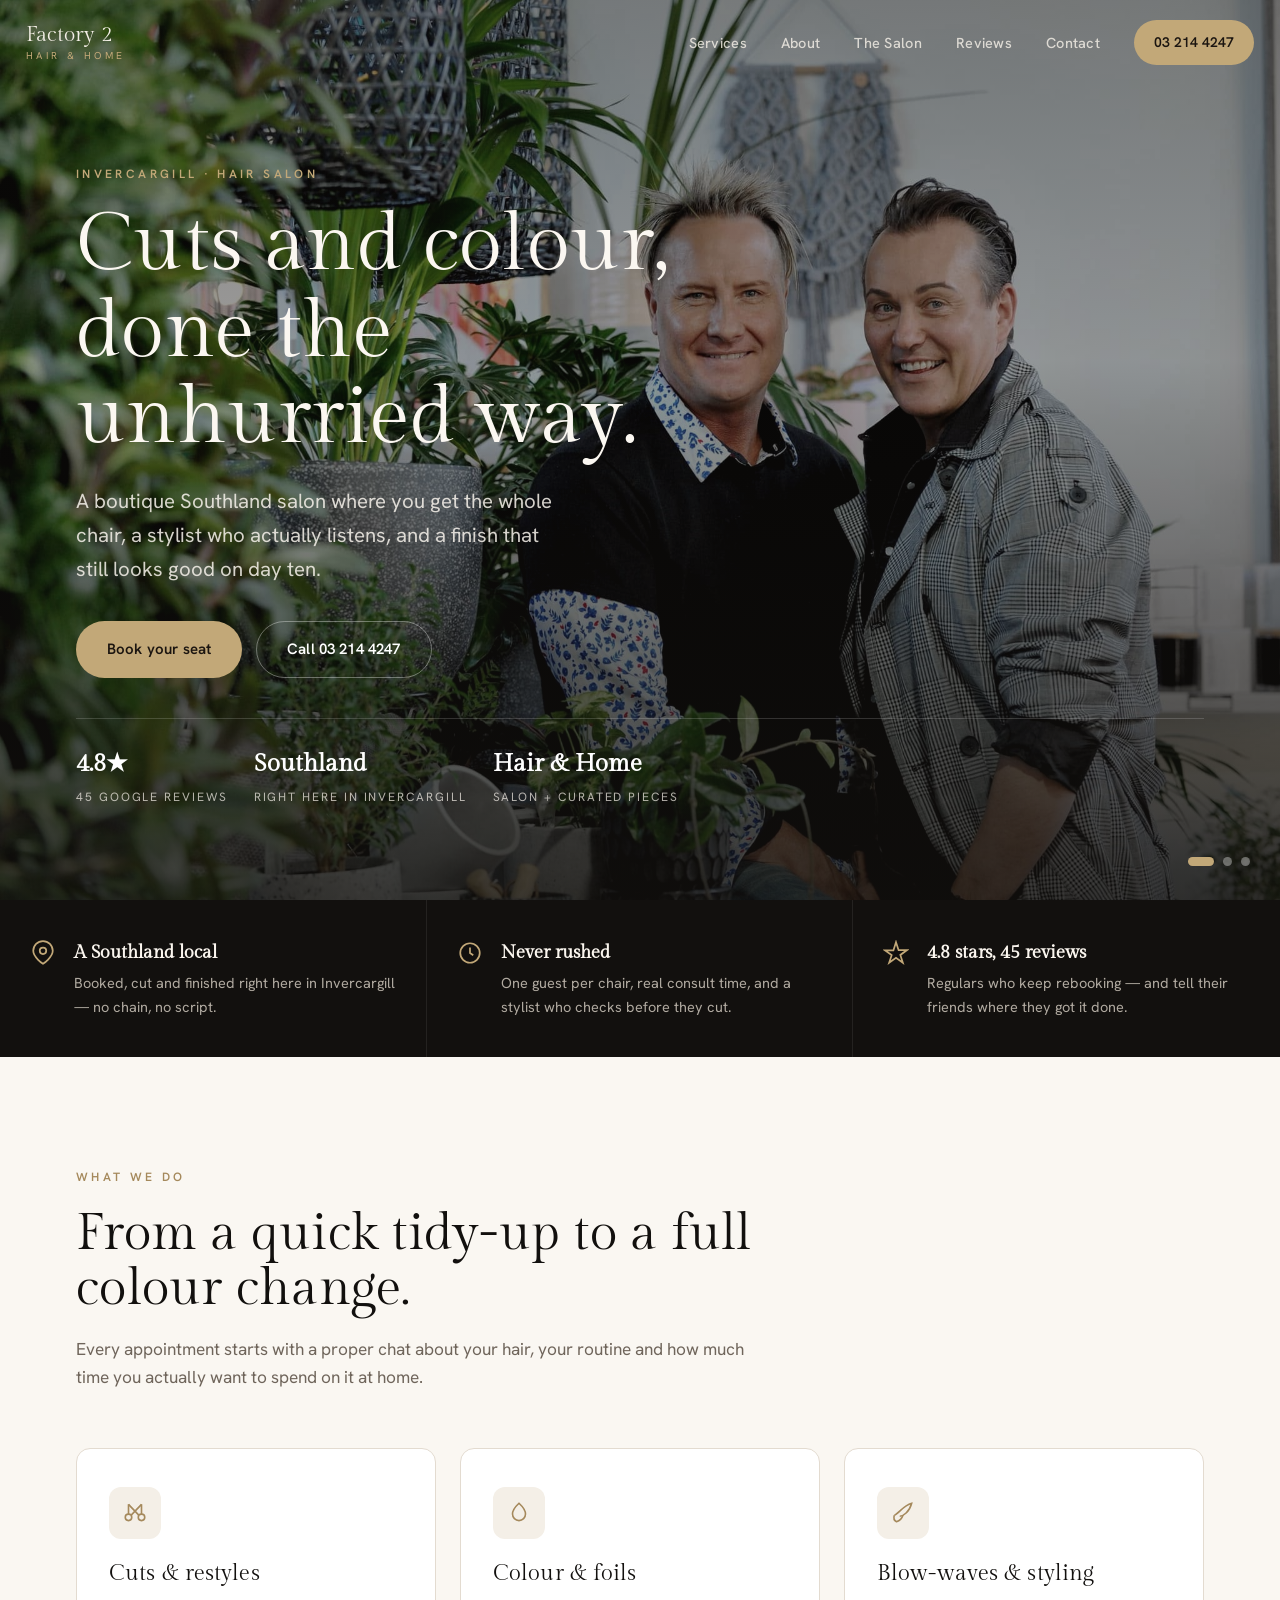
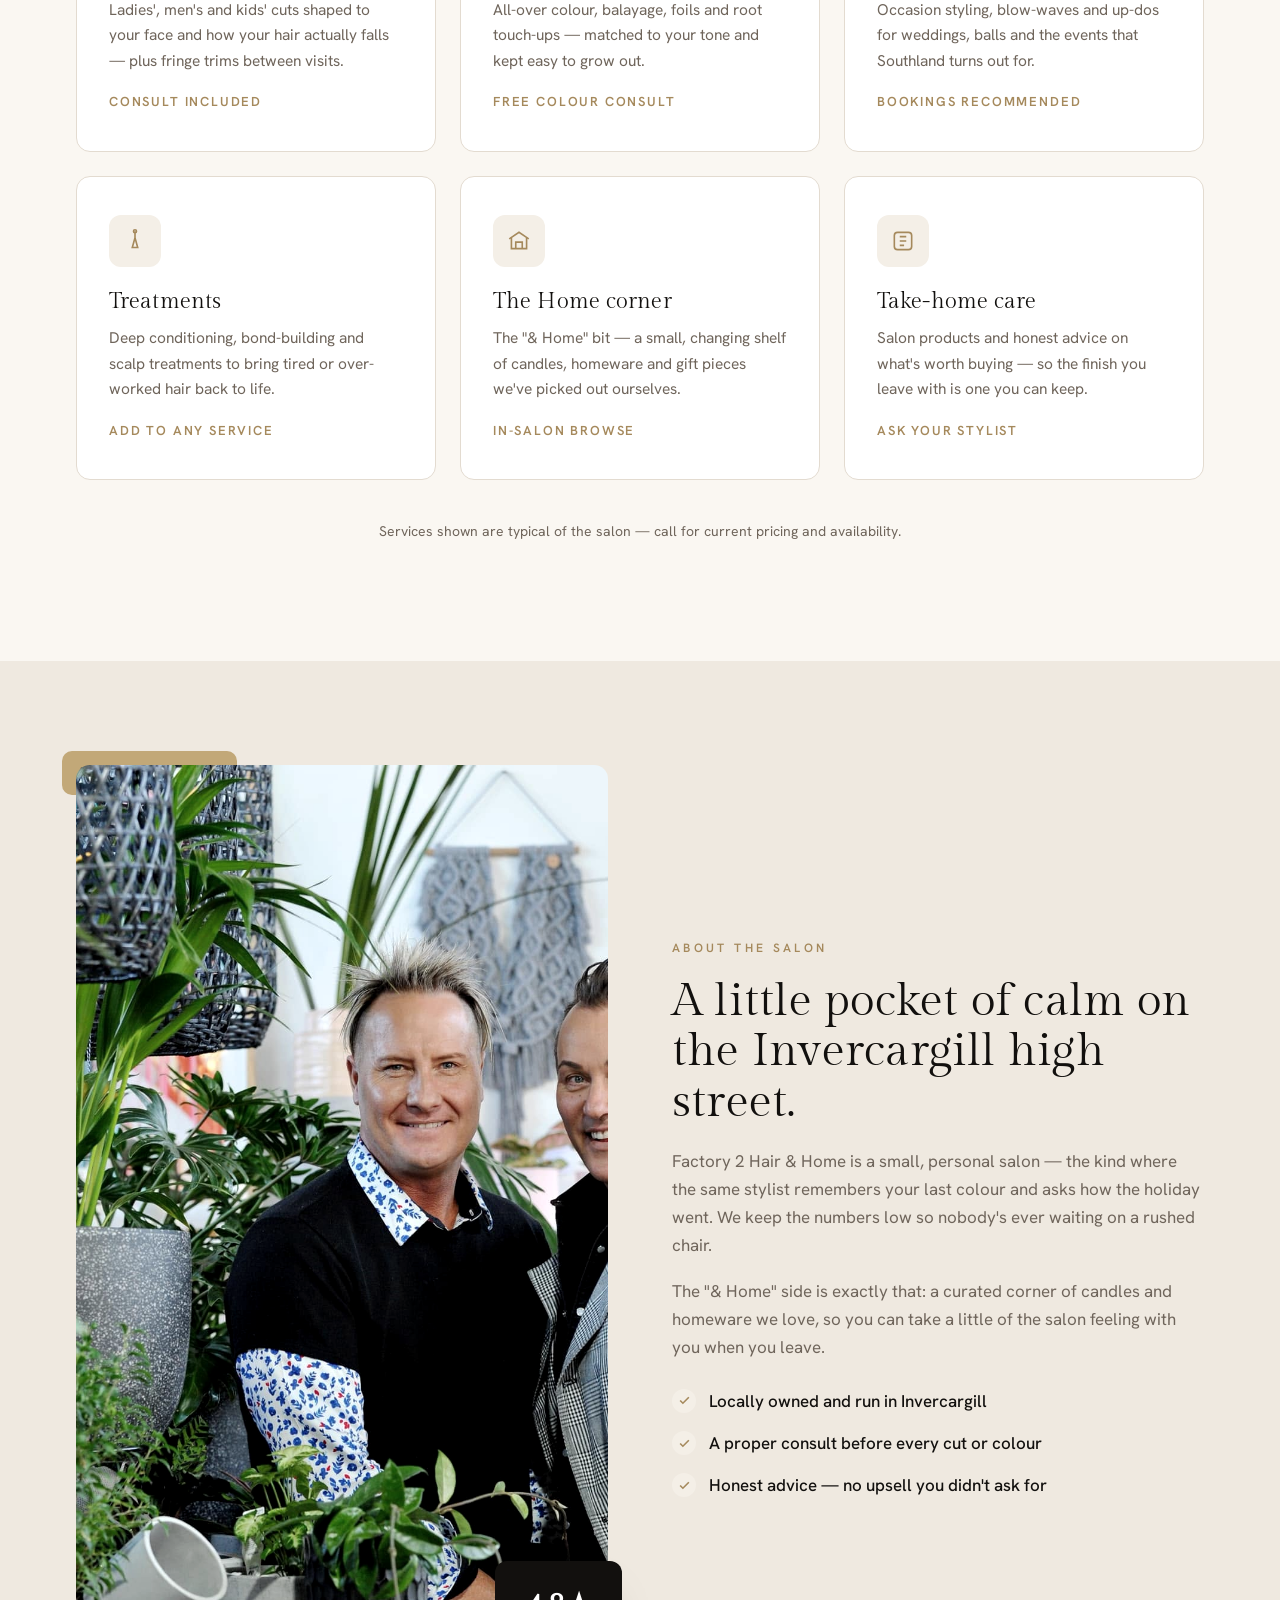
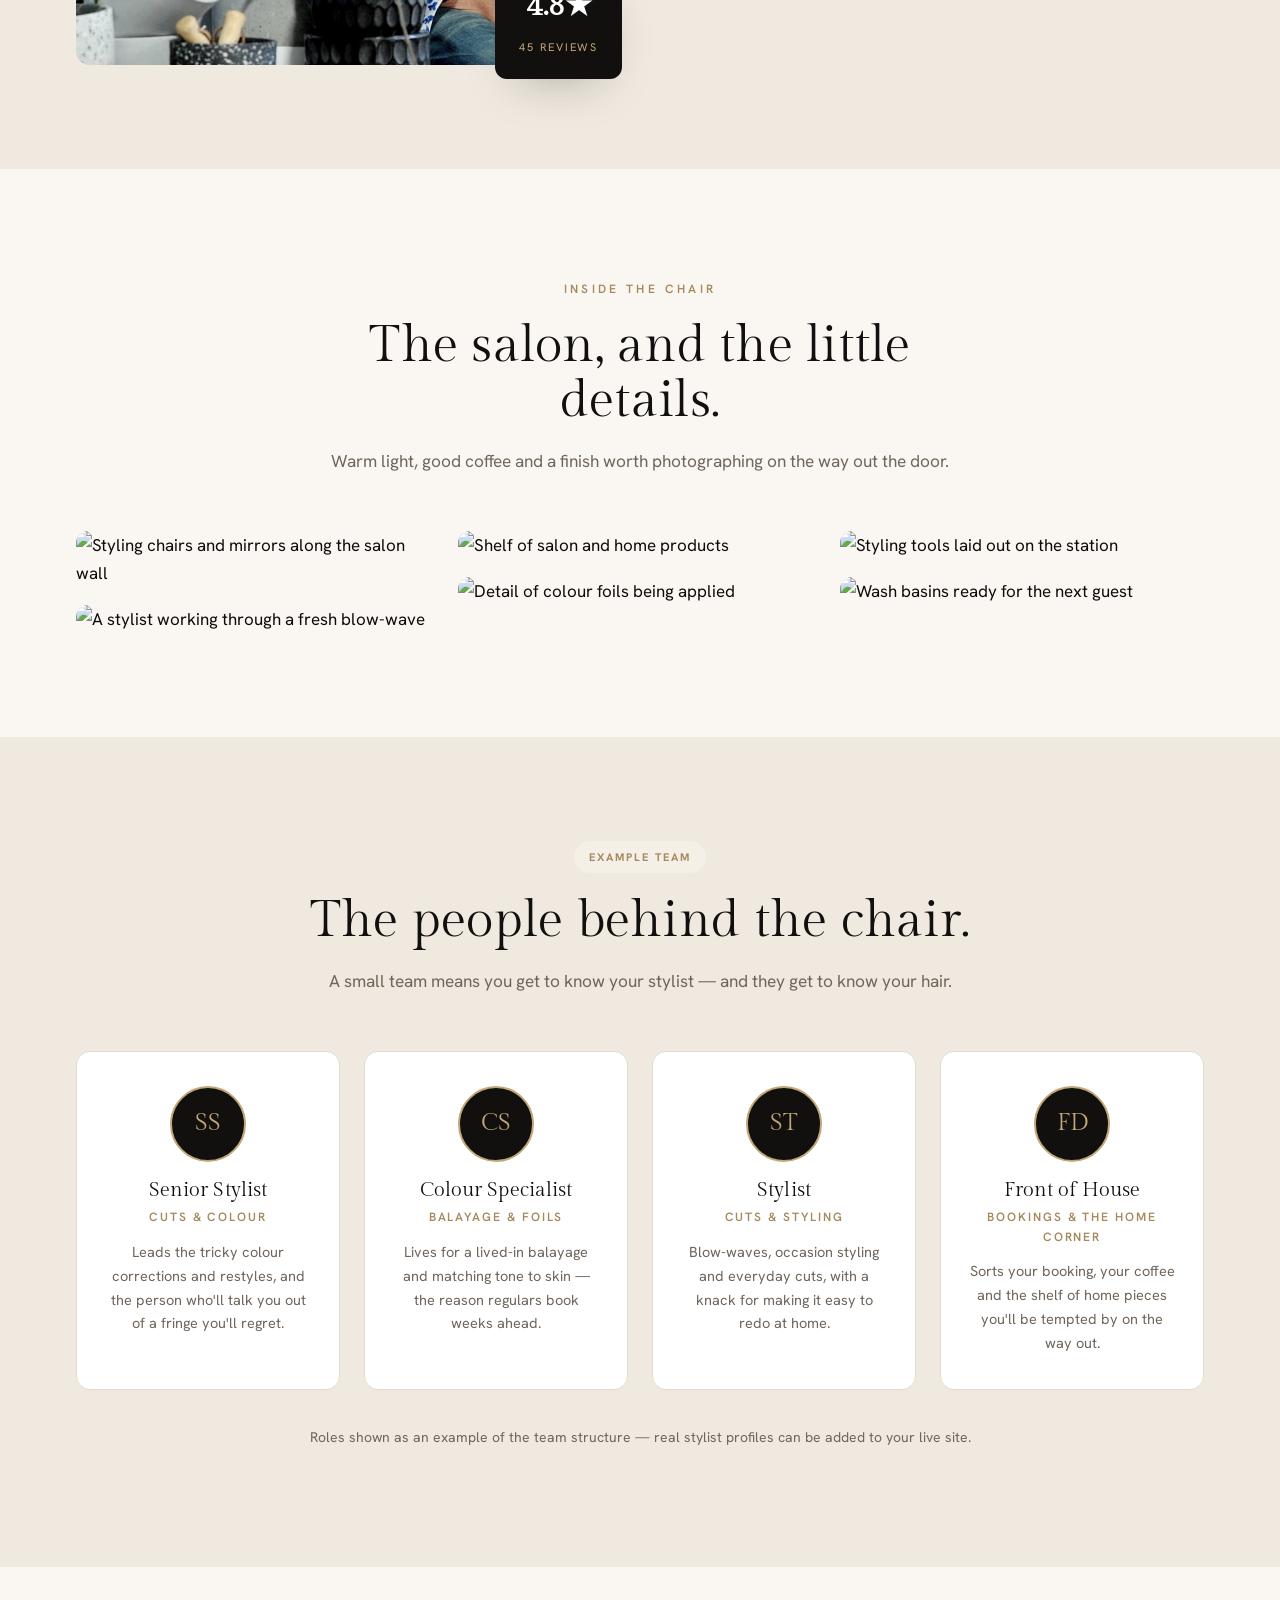
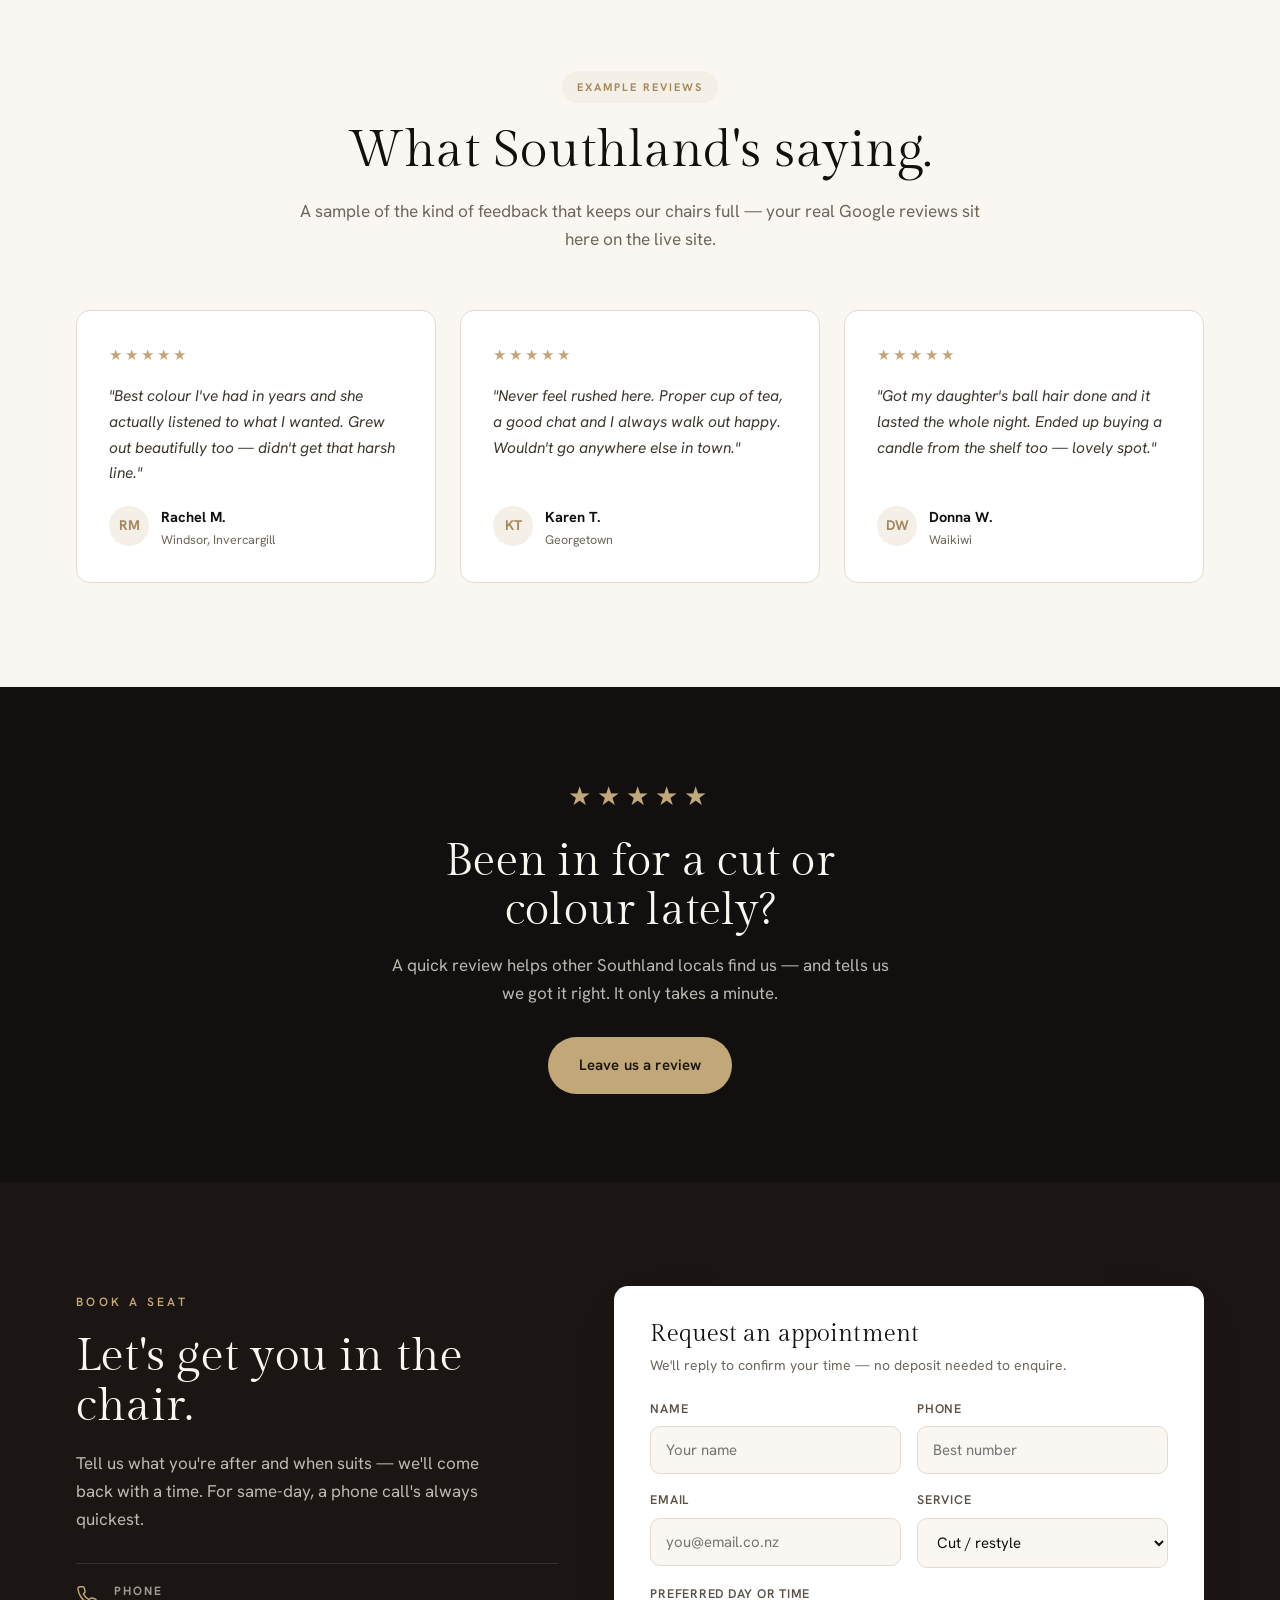
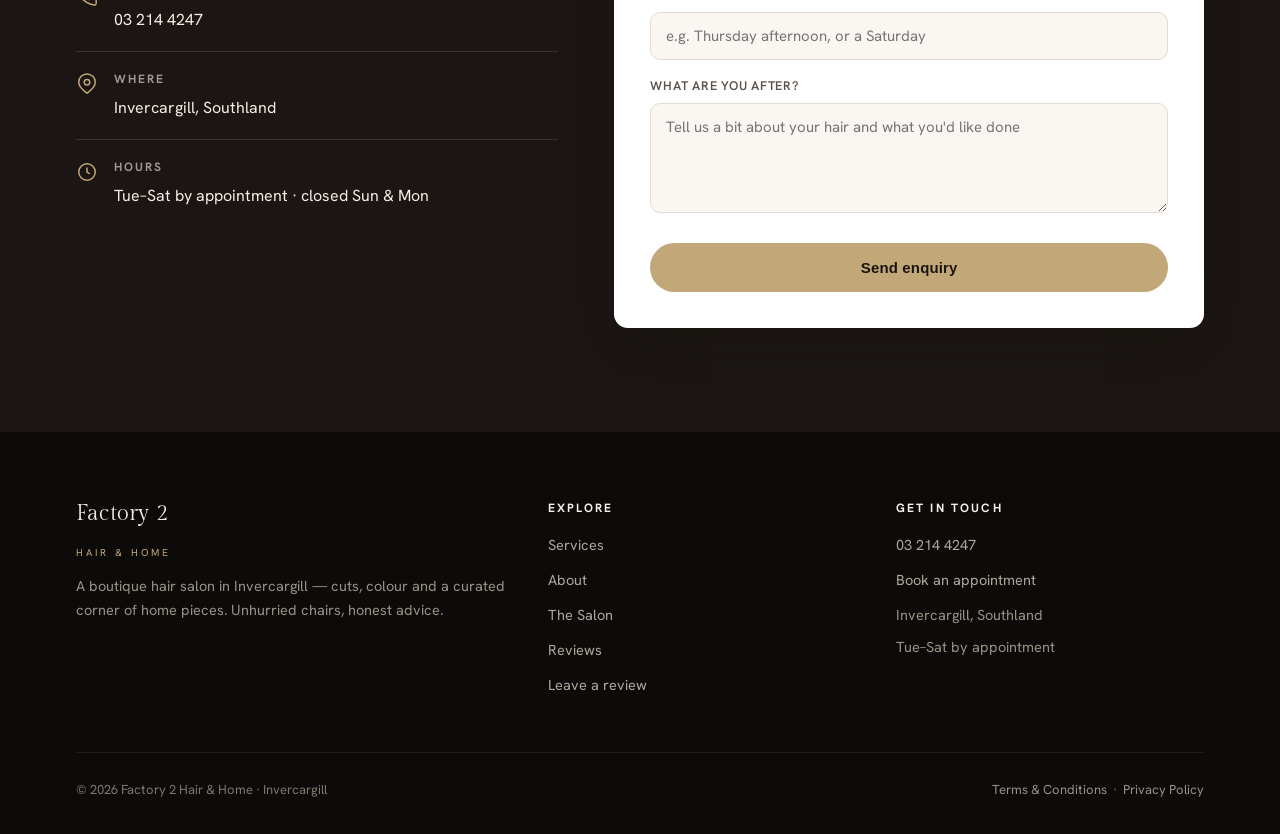
==== commit c2502375: "Use real Factory 2 Facebook photos for hero and about Swapped hero slides and the about image for ge" ====
--- a/index.html
+++ b/index.html
@@ -40,9 +40,9 @@
 <!-- hero -->
 <header class="hero">
   <div class="hero-slides">
-    <div class="hero-slide active" style="background-image:url('https://images.unsplash.com/photo-1560066984-138dadb4c035?q=80&w=1900&auto=format&fit=crop')"></div>
-    <div class="hero-slide" style="background-image:url('https://images.unsplash.com/photo-1521590832167-7bcbfaa6381f?q=80&w=1900&auto=format&fit=crop')"></div>
-    <div class="hero-slide" style="background-image:url('https://images.unsplash.com/photo-1633681926022-84c23e8cb2d6?q=80&w=1900&auto=format&fit=crop')"></div>
+    <div class="hero-slide active" style="background-image:url('img/owners.jpg')"></div>
+    <div class="hero-slide" style="background-image:url('img/store.jpg')"></div>
+    <div class="hero-slide" style="background-image:url('img/hair.jpg')"></div>
   </div>
   <div class="hero-scrim"></div>
   <div class="hero-inner">
@@ -140,7 +140,7 @@
     <div class="about">
       <div class="about-media reveal">
         <span class="about-tag">Est. in Southland</span>
-        <img src="https://images.unsplash.com/photo-1580618672591-eb180b1a973f?q=80&w=1200&auto=format&fit=crop" alt="Warm, calm styling area inside the Factory 2 Hair &amp; Home salon" width="1200" height="900" loading="lazy">
+        <img src="img/owners.jpg" alt="The Factory 2 Hair &amp; Home team among the homewares in their Invercargill store" width="1200" height="900" loading="lazy">
         <div class="stat"><b>4.8★</b><small>45 reviews</small></div>
       </div>
       <div class="about-copy reveal">
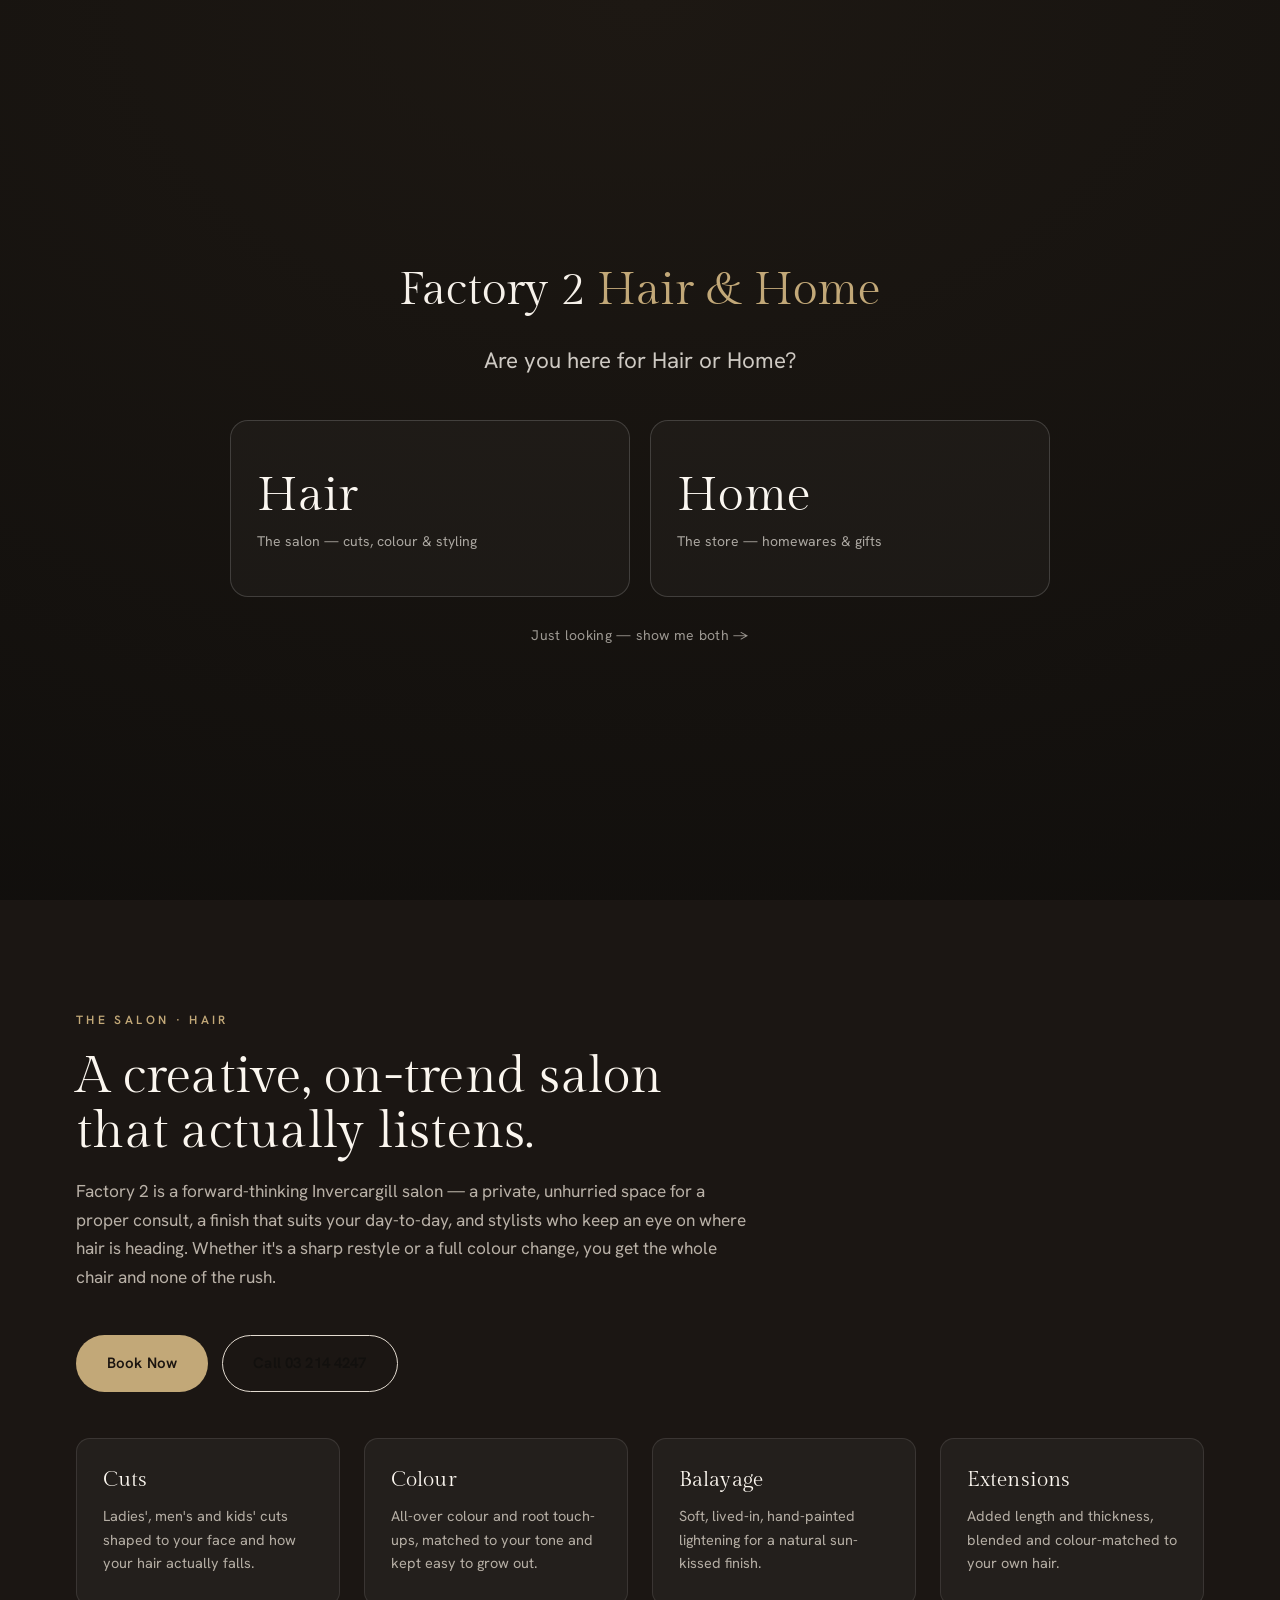
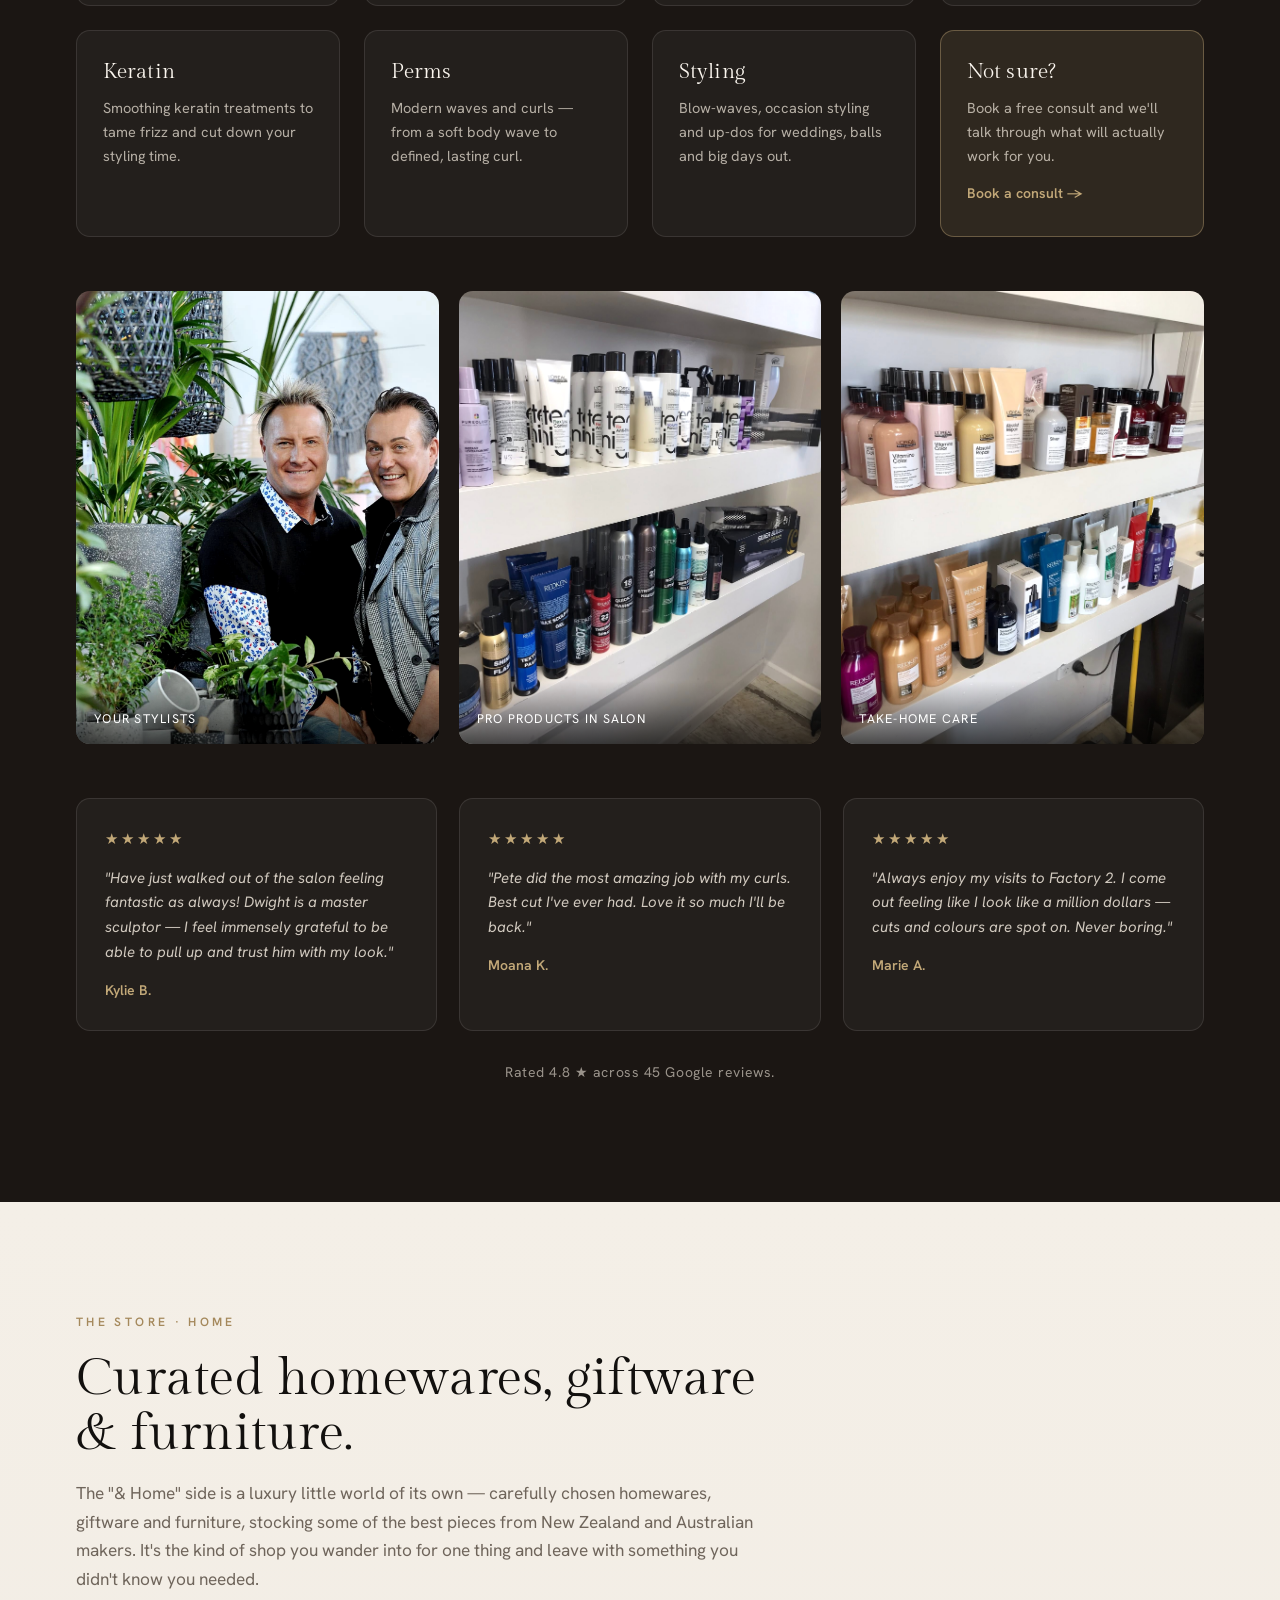
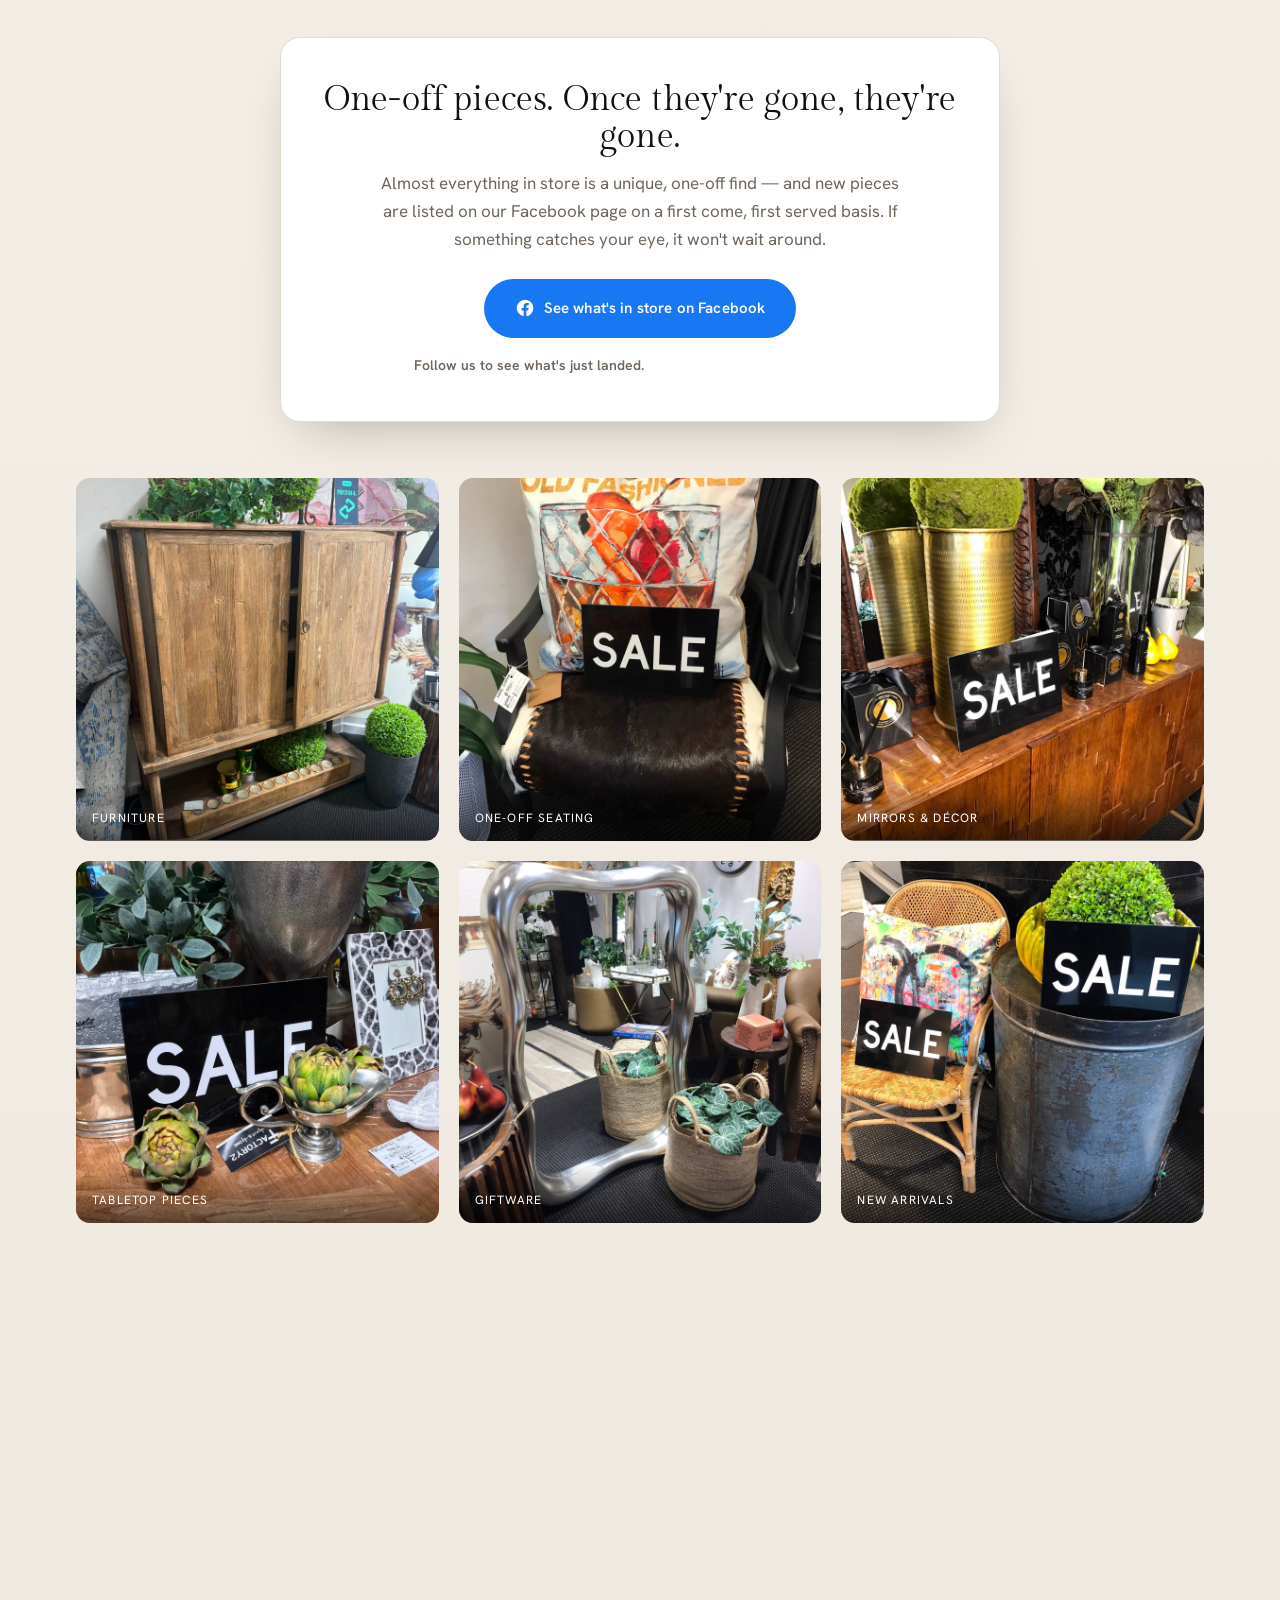
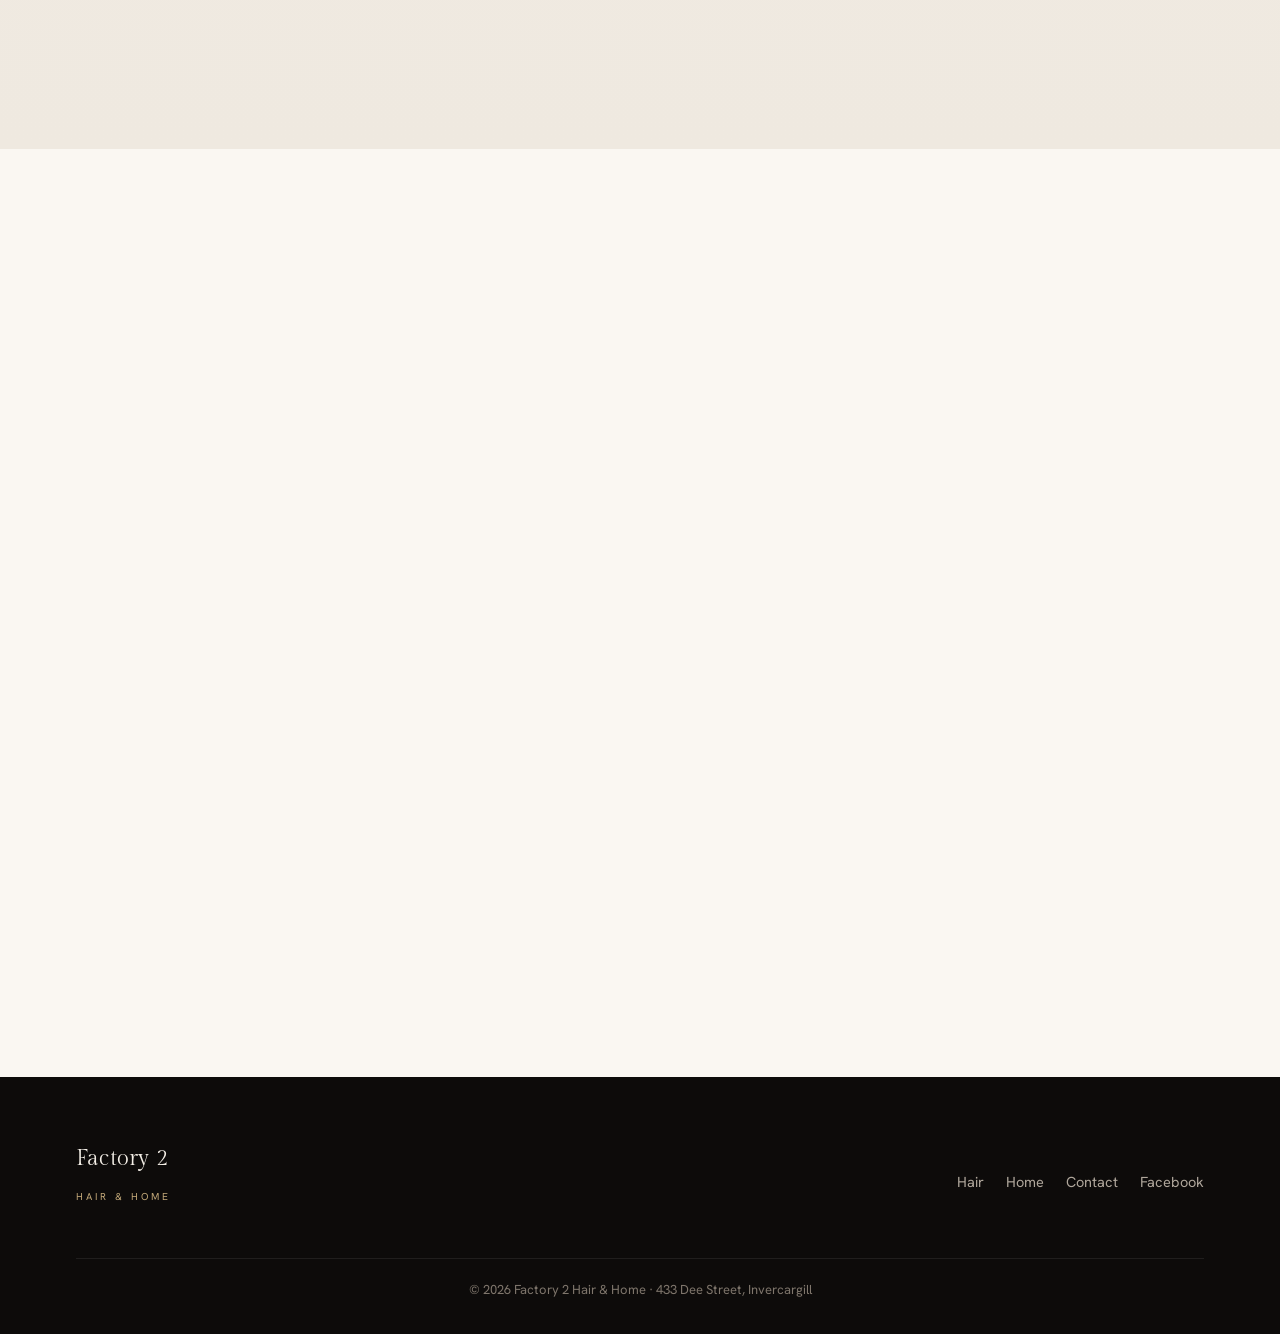
==== commit 5b247a69: "Restructure Factory 2 into two-sided Hair / Home experience - Full-screen welcome chooser overlay (H" ====
--- a/index.html
+++ b/index.html
@@ -3,12 +3,12 @@
 <head>
 <meta charset="UTF-8">
 <meta name="viewport" content="width=device-width, initial-scale=1.0">
-<title>Factory 2 Hair &amp; Home | Hair Salon, Invercargill</title>
-<meta name="description" content="Factory 2 Hair &amp; Home — a boutique hair salon in Invercargill for cuts, colour, styling and a curated corner of home pieces. Unhurried chairs, stylists who listen. Book your seat.">
-<meta property="og:title" content="Factory 2 Hair &amp; Home | Hair Salon, Invercargill">
-<meta property="og:description" content="Cuts, colour and styling in an unhurried Invercargill salon — plus a curated corner of home pieces to take a little of it with you.">
+<title>Factory 2 Hair &amp; Home | Salon &amp; Homewares, Invercargill</title>
+<meta name="description" content="Factory 2 Hair &amp; Home in Invercargill — a creative, on-trend hair salon on one side and a curated homewares, giftware &amp; furniture store on the other. One-off pieces, first come first served.">
+<meta property="og:title" content="Factory 2 Hair &amp; Home | Salon &amp; Homewares, Invercargill">
+<meta property="og:description" content="A hair salon and a curated homeware store under one roof on Dee Street, Invercargill.">
 <meta property="og:type" content="website">
-<meta property="og:image" content="https://images.unsplash.com/photo-1560066984-138dadb4c035?q=80&w=1200&auto=format&fit=crop">
+<meta property="og:image" content="https://factory-2-hair-home-demo.vercel.app/img/hero.jpg">
 <link rel="icon" href="data:image/svg+xml,<svg xmlns='http://www.w3.org/2000/svg' viewBox='0 0 32 32'><rect width='32' height='32' rx='7' fill='%2312100e'/><text x='16' y='22' font-family='Georgia,serif' font-size='16' fill='%23c2a878' text-anchor='middle'>F2</text></svg>">
 <link rel="preconnect" href="https://fonts.googleapis.com">
 <link rel="preconnect" href="https://fonts.gstatic.com" crossorigin>
@@ -17,323 +17,202 @@
 </head>
 <body>
 
-<!-- intro -->
-<div id="intro">
-  <div class="intro-mark">Factory 2 <span>Hair &amp; Home</span></div>
-  <div class="intro-line"></div>
+<!-- WELCOME CHOOSER (first visit per session) -->
+<div id="welcome">
+  <div class="welcome-inner">
+    <div class="welcome-brand">Factory 2 <span>Hair &amp; Home</span></div>
+    <p class="welcome-q">Are you here for Hair or Home?</p>
+    <div class="welcome-choices">
+      <button class="welcome-btn welcome-btn--hair" data-go="hair">
+        <span class="wb-label">Hair</span>
+        <span class="wb-sub">The salon — cuts, colour &amp; styling</span>
+      </button>
+      <button class="welcome-btn welcome-btn--home" data-go="home">
+        <span class="wb-label">Home</span>
+        <span class="wb-sub">The store — homewares &amp; gifts</span>
+      </button>
+    </div>
+    <button class="welcome-skip" data-go="dismiss">Just looking — show me both →</button>
+  </div>
 </div>
 
-<!-- nav -->
-<nav class="nav">
-  <a href="index.html" class="brand"><b>Factory 2</b><small>Hair &amp; Home</small></a>
+<!-- STICKY NAV -->
+<nav class="nav" id="nav">
+  <a href="#top" class="brand"><b>Factory 2</b><small>Hair &amp; Home</small></a>
   <div class="nav-links">
-    <a class="navlink" href="#services">Services</a>
-    <a class="navlink" href="#about">About</a>
-    <a class="navlink" href="#gallery">The Salon</a>
-    <a class="navlink" href="#reviews">Reviews</a>
+    <a class="navlink" href="#hair">Hair</a>
+    <a class="navlink" href="#home">Home</a>
     <a class="navlink" href="#contact">Contact</a>
     <a class="nav-cta" href="tel:+6432144247">03 214 4247</a>
   </div>
   <button class="nav-toggle" aria-label="Menu"><span></span><span></span><span></span></button>
 </nav>
 
-<!-- hero -->
-<header class="hero">
-  <div class="hero-slides">
-    <div class="hero-slide active" style="background-image:url('img/owners.jpg')"></div>
-    <div class="hero-slide" style="background-image:url('img/store.jpg')"></div>
-    <div class="hero-slide" style="background-image:url('img/hair.jpg')"></div>
-  </div>
+<!-- HERO / BRAND -->
+<header class="hero" id="top">
+  <div class="hero-bg" style="background-image:url('img/hero.jpg')"></div>
   <div class="hero-scrim"></div>
   <div class="hero-inner">
-    <span class="eyebrow">Invercargill · Hair Salon</span>
-    <h1>Cuts and colour, done the unhurried way.</h1>
-    <p class="sub">A boutique Southland salon where you get the whole chair, a stylist who actually listens, and a finish that still looks good on day ten.</p>
+    <span class="eyebrow">433 Dee Street · Invercargill</span>
+    <h1>One address, two worlds.</h1>
+    <p class="sub">Factory 2 is a hair salon and a curated homeware store under one roof — a sleek, on-trend salon on one side, and a warm little world of one-off homewares and gifts on the other.</p>
     <div class="hero-cta">
-      <a href="#contact" class="btn btn--accent">Book your seat</a>
-      <a href="tel:+6432144247" class="btn btn--ghost">Call 03 214 4247</a>
-    </div>
-    <div class="hero-meta">
-      <div><b>4.8★</b><small>45 Google reviews</small></div>
-      <div><b>Southland</b><small>Right here in Invercargill</small></div>
-      <div><b>Hair &amp; Home</b><small>Salon + curated pieces</small></div>
-    </div>
-  </div>
-  <div class="hero-dots">
-    <button class="active" aria-label="Slide 1"></button>
-    <button aria-label="Slide 2"></button>
-    <button aria-label="Slide 3"></button>
+      <a href="#hair" class="btn btn--accent">Enter the Salon</a>
+      <a href="#home" class="btn btn--ghost">Browse the Store</a>
+    </div>
   </div>
 </header>
 
-<!-- trust strip -->
-<section class="trust">
-  <div class="trust-grid">
-    <div class="trust-item reveal">
-      <svg class="ic" width="26" height="26" viewBox="0 0 24 24" fill="none" stroke="currentColor" stroke-width="1.6"><path d="M21 10c0 6-9 12-9 12s-9-6-9-12a9 9 0 0 1 18 0Z"/><circle cx="12" cy="10" r="3"/></svg>
-      <div><b>A Southland local</b><p>Booked, cut and finished right here in Invercargill — no chain, no script.</p></div>
-    </div>
-    <div class="trust-item reveal">
-      <svg class="ic" width="26" height="26" viewBox="0 0 24 24" fill="none" stroke="currentColor" stroke-width="1.6"><circle cx="12" cy="12" r="9"/><path d="M12 7v5l3 2"/></svg>
-      <div><b>Never rushed</b><p>One guest per chair, real consult time, and a stylist who checks before they cut.</p></div>
-    </div>
-    <div class="trust-item reveal">
-      <svg class="ic" width="26" height="26" viewBox="0 0 24 24" fill="none" stroke="currentColor" stroke-width="1.6"><path d="m12 2 2.4 7.4H22l-6 4.4 2.3 7.2-6.3-4.6L5.7 21 8 14 2 9.6h7.6Z"/></svg>
-      <div><b>4.8 stars, 45 reviews</b><p>Regulars who keep rebooking — and tell their friends where they got it done.</p></div>
-    </div>
-  </div>
-</section>
-
-<!-- services -->
-<section class="section section--light" id="services">
+<!-- ================= HAIR SIDE ================= -->
+<section class="side side--hair" id="hair">
   <div class="wrap">
     <div class="section-head reveal">
-      <span class="eyebrow">What we do</span>
-      <h2>From a quick tidy-up to a full colour change.</h2>
-      <p>Every appointment starts with a proper chat about your hair, your routine and how much time you actually want to spend on it at home.</p>
-    </div>
+      <span class="eyebrow">The Salon · Hair</span>
+      <h2>A creative, on-trend salon that actually listens.</h2>
+      <p>Factory 2 is a forward-thinking Invercargill salon — a private, unhurried space for a proper consult, a finish that suits your day-to-day, and stylists who keep an eye on where hair is heading. Whether it's a sharp restyle or a full colour change, you get the whole chair and none of the rush.</p>
+    </div>
+
+    <div class="side-cta reveal">
+      <a href="#contact" class="btn btn--accent">Book Now</a>
+      <a href="tel:+6432144247" class="btn btn--outline">Call 03 214 4247</a>
+    </div>
+
     <div class="svc-grid">
-      <div class="svc-card reveal">
-        <div class="ic"><svg width="26" height="26" viewBox="0 0 24 24" fill="none" stroke="currentColor" stroke-width="1.5"><path d="M6 4v9m12-9v9"/><circle cx="6" cy="16" r="3"/><circle cx="18" cy="16" r="3"/><path d="M8.5 14 18 4M15.5 14 6 4"/></svg></div>
-        <h3>Cuts &amp; restyles</h3>
-        <p>Ladies', men's and kids' cuts shaped to your face and how your hair actually falls — plus fringe trims between visits.</p>
-        <div class="price">Consult included</div>
-      </div>
-      <div class="svc-card reveal">
-        <div class="ic"><svg width="26" height="26" viewBox="0 0 24 24" fill="none" stroke="currentColor" stroke-width="1.5"><path d="M12 3s6 5.5 6 10a6 6 0 0 1-12 0c0-4.5 6-10 6-10Z"/></svg></div>
-        <h3>Colour &amp; foils</h3>
-        <p>All-over colour, balayage, foils and root touch-ups — matched to your tone and kept easy to grow out.</p>
-        <div class="price">Free colour consult</div>
-      </div>
-      <div class="svc-card reveal">
-        <div class="ic"><svg width="26" height="26" viewBox="0 0 24 24" fill="none" stroke="currentColor" stroke-width="1.5"><path d="M4 14c4-1 8-9 16-11-2 8-8 12-11 12"/><path d="M4 14c-1 3 0 5 2 6 3-1 5-3 6-6"/></svg></div>
-        <h3>Blow-waves &amp; styling</h3>
-        <p>Occasion styling, blow-waves and up-dos for weddings, balls and the events that Southland turns out for.</p>
-        <div class="price">Bookings recommended</div>
-      </div>
-      <div class="svc-card reveal">
-        <div class="ic"><svg width="26" height="26" viewBox="0 0 24 24" fill="none" stroke="currentColor" stroke-width="1.5"><path d="M12 3v6m0 0-2.5 9h5L12 9Z"/><circle cx="12" cy="3" r="1.4"/></svg></div>
-        <h3>Treatments</h3>
-        <p>Deep conditioning, bond-building and scalp treatments to bring tired or over-worked hair back to life.</p>
-        <div class="price">Add to any service</div>
-      </div>
-      <div class="svc-card reveal">
-        <div class="ic"><svg width="26" height="26" viewBox="0 0 24 24" fill="none" stroke="currentColor" stroke-width="1.5"><path d="M3 10 12 4l9 6"/><path d="M5 9v10h14V9"/><path d="M9 19v-6h6v6"/></svg></div>
-        <h3>The Home corner</h3>
-        <p>The "&amp; Home" bit — a small, changing shelf of candles, homeware and gift pieces we've picked out ourselves.</p>
-        <div class="price">In-salon browse</div>
-      </div>
-      <div class="svc-card reveal">
-        <div class="ic"><svg width="26" height="26" viewBox="0 0 24 24" fill="none" stroke="currentColor" stroke-width="1.5"><rect x="4" y="4" width="16" height="16" rx="3"/><path d="M9 12h6M9 8h6M9 16h4"/></svg></div>
-        <h3>Take-home care</h3>
-        <p>Salon products and honest advice on what's worth buying — so the finish you leave with is one you can keep.</p>
-        <div class="price">Ask your stylist</div>
-      </div>
-    </div>
-    <p class="center reveal" style="margin-top:40px;color:var(--muted);font-size:14px">Services shown are typical of the salon — call for current pricing and availability.</p>
+      <div class="svc-card reveal"><h3>Cuts</h3><p>Ladies', men's and kids' cuts shaped to your face and how your hair actually falls.</p></div>
+      <div class="svc-card reveal"><h3>Colour</h3><p>All-over colour and root touch-ups, matched to your tone and kept easy to grow out.</p></div>
+      <div class="svc-card reveal"><h3>Balayage</h3><p>Soft, lived-in, hand-painted lightening for a natural sun-kissed finish.</p></div>
+      <div class="svc-card reveal"><h3>Extensions</h3><p>Added length and thickness, blended and colour-matched to your own hair.</p></div>
+      <div class="svc-card reveal"><h3>Keratin</h3><p>Smoothing keratin treatments to tame frizz and cut down your styling time.</p></div>
+      <div class="svc-card reveal"><h3>Perms</h3><p>Modern waves and curls — from a soft body wave to defined, lasting curl.</p></div>
+      <div class="svc-card reveal"><h3>Styling</h3><p>Blow-waves, occasion styling and up-dos for weddings, balls and big days out.</p></div>
+      <div class="svc-card svc-card--cta reveal"><h3>Not sure?</h3><p>Book a free consult and we'll talk through what will actually work for you.</p><a href="#contact" class="svc-link">Book a consult →</a></div>
+    </div>
+
+    <div class="hair-media reveal">
+      <figure><img src="img/owners.jpg" alt="The Factory 2 stylists in the salon" loading="lazy"><figcaption>Your stylists</figcaption></figure>
+      <figure><img src="img/hair-products.jpg" alt="Salon-quality hair products on the shelves at Factory 2" loading="lazy"><figcaption>Pro products in salon</figcaption></figure>
+      <figure><img src="img/hair-products-2.jpg" alt="Shelves of professional shampoo and styling products" loading="lazy"><figcaption>Take-home care</figcaption></figure>
+    </div>
+
+    <div class="hair-reviews reveal">
+      <div class="hr-card">
+        <div class="stars">★★★★★</div>
+        <p>"Have just walked out of the salon feeling fantastic as always! Dwight is a master sculptor — I feel immensely grateful to be able to pull up and trust him with my look."</p>
+        <span class="hr-name">Kylie B.</span>
+      </div>
+      <div class="hr-card">
+        <div class="stars">★★★★★</div>
+        <p>"Pete did the most amazing job with my curls. Best cut I've ever had. Love it so much I'll be back."</p>
+        <span class="hr-name">Moana K.</span>
+      </div>
+      <div class="hr-card">
+        <div class="stars">★★★★★</div>
+        <p>"Always enjoy my visits to Factory 2. I come out feeling like I look like a million dollars — cuts and colours are spot on. Never boring."</p>
+        <span class="hr-name">Marie A.</span>
+      </div>
+    </div>
+    <p class="side-note">Rated 4.8 ★ across 45 Google reviews.</p>
   </div>
 </section>
 
-<!-- about -->
-<section class="section section--bone" id="about">
+<!-- ================= HOME SIDE ================= -->
+<section class="side side--home" id="home">
   <div class="wrap">
-    <div class="about">
-      <div class="about-media reveal">
-        <span class="about-tag">Est. in Southland</span>
-        <img src="img/owners.jpg" alt="The Factory 2 Hair &amp; Home team among the homewares in their Invercargill store" width="1200" height="900" loading="lazy">
-        <div class="stat"><b>4.8★</b><small>45 reviews</small></div>
-      </div>
-      <div class="about-copy reveal">
-        <span class="eyebrow">About the salon</span>
-        <h2>A little pocket of calm on the Invercargill high street.</h2>
-        <p>Factory 2 Hair &amp; Home is a small, personal salon — the kind where the same stylist remembers your last colour and asks how the holiday went. We keep the numbers low so nobody's ever waiting on a rushed chair.</p>
-        <p>The "&amp; Home" side is exactly that: a curated corner of candles and homeware we love, so you can take a little of the salon feeling with you when you leave.</p>
-        <ul class="checklist">
-          <li><span class="tick"><svg width="13" height="13" viewBox="0 0 24 24" fill="none" stroke="currentColor" stroke-width="3"><path d="M20 6 9 17l-5-5"/></svg></span>Locally owned and run in Invercargill</li>
-          <li><span class="tick"><svg width="13" height="13" viewBox="0 0 24 24" fill="none" stroke="currentColor" stroke-width="3"><path d="M20 6 9 17l-5-5"/></svg></span>A proper consult before every cut or colour</li>
-          <li><span class="tick"><svg width="13" height="13" viewBox="0 0 24 24" fill="none" stroke="currentColor" stroke-width="3"><path d="M20 6 9 17l-5-5"/></svg></span>Honest advice — no upsell you didn't ask for</li>
-        </ul>
+    <div class="section-head reveal">
+      <span class="eyebrow">The Store · Home</span>
+      <h2>Curated homewares, giftware &amp; furniture.</h2>
+      <p>The "&amp; Home" side is a luxury little world of its own — carefully chosen homewares, giftware and furniture, stocking some of the best pieces from New&nbsp;Zealand and Australian makers. It's the kind of shop you wander into for one thing and leave with something you didn't know you needed.</p>
+    </div>
+
+    <div class="home-hook reveal">
+      <h3>One-off pieces. Once they're gone, they're gone.</h3>
+      <p>Almost everything in store is a unique, one-off find — and new pieces are listed on our Facebook page on a first come, first served basis. If something catches your eye, it won't wait around.</p>
+      <a href="https://facebook.com/factory2hairandhome" target="_blank" rel="noopener" class="btn fb-btn">
+        <svg width="20" height="20" viewBox="0 0 24 24" fill="currentColor" aria-hidden="true"><path d="M22 12a10 10 0 1 0-11.6 9.9v-7H7.9V12h2.5V9.8c0-2.5 1.5-3.9 3.8-3.9 1.1 0 2.2.2 2.2.2v2.5h-1.2c-1.2 0-1.6.8-1.6 1.6V12h2.7l-.4 2.9h-2.3v7A10 10 0 0 0 22 12Z"/></svg>
+        See what's in store on Facebook
+      </a>
+      <p class="home-hook-note">Follow us to see what's just landed.</p>
+    </div>
+
+    <!-- Product / lifestyle grid -->
+    <div class="home-grid">
+      <figure class="reveal"><img src="img/home-furniture.jpg" alt="Rustic timber cabinet styled with greenery at Factory 2 Home"  loading="lazy"><figcaption>Furniture</figcaption></figure>
+      <figure class="reveal"><img src="img/home-chair.jpg" alt="Cowhide occasion chair with a printed cushion" loading="lazy"><figcaption>One-off seating</figcaption></figure>
+      <figure class="reveal"><img src="img/home-items.jpg" alt="Wavy silver mirror and woven planter baskets" loading="lazy"><figcaption>Mirrors &amp; décor</figcaption></figure>
+      <figure class="reveal"><img src="img/home-tabletop.jpg" alt="Tabletop styling with silver urns and greenery" loading="lazy"><figcaption>Tabletop pieces</figcaption></figure>
+      <figure class="reveal"><img src="img/home-display.jpg" alt="Homeware display with candles, urns and giftware" loading="lazy"><figcaption>Giftware</figcaption></figure>
+      <figure class="reveal"><img src="img/home-sale.jpg" alt="Rattan chair and planter with new-season homewares" loading="lazy"><figcaption>New arrivals</figcaption></figure>
+      <!-- PLACEHOLDER: add more real product / lifestyle photos here -->
+      <!-- PLACEHOLDER: add more real product / lifestyle photos here -->
+    </div>
+
+    <!-- Also in store -->
+    <div class="home-also reveal">
+      <div class="also-copy">
+        <span class="eyebrow">Also in store</span>
+        <h3>Not just homewares.</h3>
+        <p>Alongside the homeware and gifts, we also stock salon-quality <strong>hair products</strong>, <strong>skincare</strong> and <strong>jewellery</strong> in store — so it's always worth popping in for a browse while you're here.</p>
+        <a href="#contact" class="btn btn--outline">Come find us</a>
+      </div>
+      <div class="also-media">
+        <img src="img/home-jewellery.jpg" alt="Jewellery display — earrings and cufflinks at Factory 2" loading="lazy">
+        <img src="img/hair-products.jpg" alt="Salon hair products available to buy in store" loading="lazy">
+        <!-- PLACEHOLDER: add a skincare photo here -->
       </div>
     </div>
   </div>
 </section>
 
-<!-- gallery -->
-<section class="section section--light" id="gallery">
-  <div class="wrap">
-    <div class="section-head center reveal">
-      <span class="eyebrow">Inside the chair</span>
-      <h2>The salon, and the little details.</h2>
-      <p>Warm light, good coffee and a finish worth photographing on the way out the door.</p>
-    </div>
-    <div class="gallery">
-      <img class="reveal" src="https://images.unsplash.com/photo-1521590832167-7bcbfaa6381f?q=80&w=900&auto=format&fit=crop" alt="Styling chairs and mirrors along the salon wall" loading="lazy">
-      <img class="reveal" src="https://images.unsplash.com/photo-1633681926022-84c23e8cb2d6?q=80&w=900&auto=format&fit=crop" alt="A stylist working through a fresh blow-wave" loading="lazy">
-      <img class="reveal" src="https://images.unsplash.com/photo-1595476108010-b4d1f102b1b1?q=80&w=900&auto=format&fit=crop" alt="Shelf of salon and home products" loading="lazy">
-      <img class="reveal" src="https://images.unsplash.com/photo-1522337660859-02fbefca4702?q=80&w=900&auto=format&fit=crop" alt="Detail of colour foils being applied" loading="lazy">
-      <img class="reveal" src="https://images.unsplash.com/photo-1503951914875-452162b0f3f1?q=80&w=900&auto=format&fit=crop" alt="Styling tools laid out on the station" loading="lazy">
-      <img class="reveal" src="https://images.unsplash.com/photo-1562322140-8baeececf3df?q=80&w=900&auto=format&fit=crop" alt="Wash basins ready for the next guest" loading="lazy">
-    </div>
-  </div>
-</section>
-
-<!-- crew -->
-<section class="section section--bone" id="crew">
-  <div class="wrap">
-    <div class="section-head center reveal">
-      <span class="badge">Example team</span>
-      <h2>The people behind the chair.</h2>
-      <p>A small team means you get to know your stylist — and they get to know your hair.</p>
-    </div>
-    <div class="crew-grid">
-      <div class="crew-card reveal">
-        <div class="avatar">SS</div>
-        <h3>Senior Stylist</h3>
-        <div class="role">Cuts &amp; Colour</div>
-        <p>Leads the tricky colour corrections and restyles, and the person who'll talk you out of a fringe you'll regret.</p>
-      </div>
-      <div class="crew-card reveal">
-        <div class="avatar">CS</div>
-        <h3>Colour Specialist</h3>
-        <div class="role">Balayage &amp; Foils</div>
-        <p>Lives for a lived-in balayage and matching tone to skin — the reason regulars book weeks ahead.</p>
-      </div>
-      <div class="crew-card reveal">
-        <div class="avatar">ST</div>
-        <h3>Stylist</h3>
-        <div class="role">Cuts &amp; Styling</div>
-        <p>Blow-waves, occasion styling and everyday cuts, with a knack for making it easy to redo at home.</p>
-      </div>
-      <div class="crew-card reveal">
-        <div class="avatar">FD</div>
-        <h3>Front of House</h3>
-        <div class="role">Bookings &amp; The Home Corner</div>
-        <p>Sorts your booking, your coffee and the shelf of home pieces you'll be tempted by on the way out.</p>
-      </div>
-    </div>
-    <p class="center reveal" style="margin-top:36px;color:var(--muted);font-size:14px">Roles shown as an example of the team structure — real stylist profiles can be added to your live site.</p>
-  </div>
-</section>
-
-<!-- reviews -->
-<section class="section section--light" id="reviews">
-  <div class="wrap">
-    <div class="section-head center reveal">
-      <span class="badge">Example reviews</span>
-      <h2>What Southland's saying.</h2>
-      <p>A sample of the kind of feedback that keeps our chairs full — your real Google reviews sit here on the live site.</p>
-    </div>
-    <div class="rev-grid">
-      <div class="rev-card reveal">
-        <div class="stars">★★★★★</div>
-        <p>"Best colour I've had in years and she actually listened to what I wanted. Grew out beautifully too — didn't get that harsh line."</p>
-        <div class="rev-who"><span class="ini">RM</span><div><b>Rachel M.</b><small>Windsor, Invercargill</small></div></div>
-      </div>
-      <div class="rev-card reveal">
-        <div class="stars">★★★★★</div>
-        <p>"Never feel rushed here. Proper cup of tea, a good chat and I always walk out happy. Wouldn't go anywhere else in town."</p>
-        <div class="rev-who"><span class="ini">KT</span><div><b>Karen T.</b><small>Georgetown</small></div></div>
-      </div>
-      <div class="rev-card reveal">
-        <div class="stars">★★★★★</div>
-        <p>"Got my daughter's ball hair done and it lasted the whole night. Ended up buying a candle from the shelf too — lovely spot."</p>
-        <div class="rev-who"><span class="ini">DW</span><div><b>Donna W.</b><small>Waikiwi</small></div></div>
-      </div>
-    </div>
-  </div>
-</section>
-
-<!-- review funnel banner -->
-<section class="funnel reveal">
-  <div class="wrap">
-    <div class="stars">★★★★★</div>
-    <h2>Been in for a cut or colour lately?</h2>
-    <p>A quick review helps other Southland locals find us — and tells us we got it right. It only takes a minute.</p>
-    <a href="review.html" class="btn btn--accent">Leave us a review</a>
-  </div>
-</section>
-
-<!-- contact -->
-<section class="section section--dark" id="contact">
+<!-- ================= CONTACT ================= -->
+<section class="side side--contact" id="contact">
   <div class="wrap">
     <div class="contact">
       <div class="contact-info reveal">
-        <span class="eyebrow">Book a seat</span>
-        <h2>Let's get you in the chair.</h2>
-        <p>Tell us what you're after and when suits — we'll come back with a time. For same-day, a phone call's always quickest.</p>
+        <span class="eyebrow">Find us · Get in touch</span>
+        <h2>433 Dee Street, Invercargill.</h2>
+        <p>Pop in for a browse, book a chair, or get in touch — we'd love to see you.</p>
+        <div class="cinfo-row">
+          <svg class="ic" width="22" height="22" viewBox="0 0 24 24" fill="none" stroke="currentColor" stroke-width="1.6"><path d="M21 10c0 6-9 12-9 12s-9-6-9-12a9 9 0 0 1 18 0Z"/><circle cx="12" cy="10" r="3"/></svg>
+          <div><b>Address</b><span>433 Dee Street, Gladstone,<br>Invercargill 9810</span></div>
+        </div>
         <div class="cinfo-row">
           <svg class="ic" width="22" height="22" viewBox="0 0 24 24" fill="none" stroke="currentColor" stroke-width="1.6"><path d="M22 16.9v3a2 2 0 0 1-2.2 2 19.8 19.8 0 0 1-8.6-3.1 19.5 19.5 0 0 1-6-6 19.8 19.8 0 0 1-3.1-8.7A2 2 0 0 1 4.1 2h3a2 2 0 0 1 2 1.7c.1.9.4 1.8.7 2.7a2 2 0 0 1-.5 2.1L8.1 9.9a16 16 0 0 0 6 6l1.4-1.2a2 2 0 0 1 2.1-.5c.9.3 1.8.6 2.7.7a2 2 0 0 1 1.7 2Z"/></svg>
           <div><b>Phone</b><a href="tel:+6432144247">03 214 4247</a></div>
         </div>
         <div class="cinfo-row">
-          <svg class="ic" width="22" height="22" viewBox="0 0 24 24" fill="none" stroke="currentColor" stroke-width="1.6"><path d="M21 10c0 6-9 12-9 12s-9-6-9-12a9 9 0 0 1 18 0Z"/><circle cx="12" cy="10" r="3"/></svg>
-          <div><b>Where</b><span>Invercargill, Southland</span></div>
+          <svg class="ic" width="22" height="22" viewBox="0 0 24 24" fill="none" stroke="currentColor" stroke-width="1.6"><rect x="3" y="5" width="18" height="14" rx="2"/><path d="m3 7 9 6 9-6"/></svg>
+          <div><b>Email</b><a href="mailto:factory2hairandhome@gmail.com">factory2hairandhome@gmail.com</a></div>
         </div>
         <div class="cinfo-row">
           <svg class="ic" width="22" height="22" viewBox="0 0 24 24" fill="none" stroke="currentColor" stroke-width="1.6"><circle cx="12" cy="12" r="9"/><path d="M12 7v5l3 2"/></svg>
-          <div><b>Hours</b><span>Tue–Sat by appointment · closed Sun &amp; Mon</span></div>
-        </div>
-      </div>
-      <div class="form reveal">
-        <form action="https://formsubmit.co/hello@factory2hairandhome.co.nz" method="POST">
-          <h3>Request an appointment</h3>
-          <p class="sm">We'll reply to confirm your time — no deposit needed to enquire.</p>
-          <input type="hidden" name="_subject" value="New booking enquiry — Factory 2 Hair & Home">
-          <input type="hidden" name="_captcha" value="false">
-          <input type="hidden" name="_template" value="table">
-          <div class="row2">
-            <div class="field"><label>Name</label><input type="text" name="Name" required placeholder="Your name"></div>
-            <div class="field"><label>Phone</label><input type="tel" name="Phone" required placeholder="Best number"></div>
-          </div>
-          <div class="row2">
-            <div class="field"><label>Email</label><input type="email" name="Email" placeholder="you@email.co.nz"></div>
-            <div class="field"><label>Service</label>
-              <select name="Service">
-                <option>Cut / restyle</option>
-                <option>Colour / foils</option>
-                <option>Blow-wave / styling</option>
-                <option>Treatment</option>
-                <option>Not sure — need advice</option>
-              </select>
-            </div>
-          </div>
-          <div class="field"><label>Preferred day or time</label><input type="text" name="Preferred time" placeholder="e.g. Thursday afternoon, or a Saturday"></div>
-          <div class="field"><label>What are you after?</label><textarea name="Details" placeholder="Tell us a bit about your hair and what you'd like done"></textarea></div>
-          <button type="submit" class="btn btn--accent">Send enquiry</button>
-        </form>
+          <div><b>Open</b><span>Mon–Fri 9:00am – 5:30pm<br>Sat–Sun 9:00am – 4:00pm</span></div>
+        </div>
+        <a href="https://facebook.com/factory2hairandhome" target="_blank" rel="noopener" class="btn fb-btn fb-btn--sm">
+          <svg width="18" height="18" viewBox="0 0 24 24" fill="currentColor" aria-hidden="true"><path d="M22 12a10 10 0 1 0-11.6 9.9v-7H7.9V12h2.5V9.8c0-2.5 1.5-3.9 3.8-3.9 1.1 0 2.2.2 2.2.2v2.5h-1.2c-1.2 0-1.6.8-1.6 1.6V12h2.7l-.4 2.9h-2.3v7A10 10 0 0 0 22 12Z"/></svg>
+          Follow on Facebook
+        </a>
+      </div>
+      <div class="contact-map reveal">
+        <iframe
+          title="Factory 2 Hair &amp; Home on Google Maps"
+          src="https://www.google.com/maps?q=433+Dee+Street,+Gladstone,+Invercargill+9810&output=embed"
+          width="100%" height="100%" style="border:0" loading="lazy" referrerpolicy="no-referrer-when-downgrade"></iframe>
       </div>
     </div>
   </div>
 </section>
 
-<!-- footer -->
+<!-- FOOTER -->
 <footer class="footer">
-  <div class="wrap">
-    <div class="footer-top">
-      <div class="footer-col">
-        <div class="brand"><b style="font-family:'Gilda Display',serif;font-size:1.4rem">Factory 2</b><br><small style="letter-spacing:.3em;font-size:10px;text-transform:uppercase;color:var(--accent)">Hair &amp; Home</small></div>
-        <p>A boutique hair salon in Invercargill — cuts, colour and a curated corner of home pieces. Unhurried chairs, honest advice.</p>
-      </div>
-      <div class="footer-col">
-        <h4>Explore</h4>
-        <a href="#services">Services</a>
-        <a href="#about">About</a>
-        <a href="#gallery">The Salon</a>
-        <a href="#reviews">Reviews</a>
-        <a href="review.html">Leave a review</a>
-      </div>
-      <div class="footer-col">
-        <h4>Get in touch</h4>
-        <a href="tel:+6432144247">03 214 4247</a>
-        <a href="#contact">Book an appointment</a>
-        <p style="margin-top:6px">Invercargill, Southland</p>
-        <p>Tue–Sat by appointment</p>
-      </div>
-    </div>
-    <div class="footer-bot">
-      <span>© <span data-year>2026</span> Factory 2 Hair &amp; Home · Invercargill</span>
-      <span><a href="terms.html">Terms &amp; Conditions</a> &nbsp;·&nbsp; <a href="privacy.html">Privacy Policy</a></span>
-    </div>
+  <div class="wrap footer-in">
+    <div class="brand"><b style="font-family:'Gilda Display',serif;font-size:1.4rem">Factory 2</b><br><small style="letter-spacing:.3em;font-size:10px;text-transform:uppercase;color:var(--accent)">Hair &amp; Home</small></div>
+    <div class="footer-links">
+      <a href="#hair">Hair</a>
+      <a href="#home">Home</a>
+      <a href="#contact">Contact</a>
+      <a href="https://facebook.com/factory2hairandhome" target="_blank" rel="noopener">Facebook</a>
+    </div>
+    <div class="footer-copy">© <span data-year>2026</span> Factory 2 Hair &amp; Home · 433 Dee Street, Invercargill</div>
   </div>
 </footer>
 
--- a/styles.css
+++ b/styles.css
@@ -315,3 +315,120 @@
   *{scroll-behavior:auto}
   .reveal{transition:none;opacity:1;transform:none}
 }
+
+/* ================= TWO-SIDED HAIR / HOME ================= */
+
+/* Welcome chooser overlay */
+html.welcome-open{overflow:hidden}
+#welcome{position:fixed;inset:0;z-index:3000;padding:28px;display:flex;align-items:center;justify-content:center;
+  background:radial-gradient(130% 120% at 50% 0%,#1d1813,#100e0c);
+  transition:opacity .6s var(--ease),visibility .6s}
+#welcome.done{opacity:0;visibility:hidden}
+.welcome-inner{text-align:center;max-width:820px;width:100%;animation:wIn 1s var(--ease) both}
+@keyframes wIn{from{opacity:0;transform:translateY(18px)}to{opacity:1;transform:none}}
+.welcome-brand{font-family:"Gilda Display",serif;color:#f6f1ea;font-size:clamp(1.8rem,5vw,2.9rem)}
+.welcome-brand span{color:var(--accent)}
+.welcome-q{color:rgba(246,241,234,.82);font-size:clamp(1.05rem,2.4vw,1.4rem);margin:14px 0 40px}
+.welcome-choices{display:grid;grid-template-columns:1fr 1fr;gap:20px}
+.welcome-btn{cursor:pointer;font-family:inherit;background:rgba(255,255,255,.03);border:1px solid rgba(255,255,255,.16);
+  border-radius:18px;padding:46px 26px;display:flex;flex-direction:column;gap:8px;text-align:center;
+  transition:transform .35s var(--ease),background .35s,border-color .35s}
+.welcome-btn:hover{transform:translateY(-5px);border-color:var(--accent);background:rgba(194,168,120,.12)}
+.wb-label{font-family:"Gilda Display",serif;font-size:clamp(2rem,5vw,3rem);color:#fbf7f1}
+.wb-sub{font-size:14px;color:rgba(246,241,234,.66)}
+.welcome-skip{margin-top:28px;background:none;border:0;color:rgba(246,241,234,.6);font-size:14px;cursor:pointer;
+  font-family:inherit;letter-spacing:.02em;transition:color .3s}
+.welcome-skip:hover{color:var(--accent)}
+
+/* Hero single image */
+.hero-bg{position:absolute;inset:0;z-index:0;background-size:cover;background-position:center;filter:saturate(.92) contrast(1.03)}
+
+/* Sides */
+.side{padding:104px 0}
+.side .section-head{margin-bottom:44px}
+
+/* HAIR — sleek, dark salon */
+.side--hair{background:var(--espresso);color:#efe6da}
+.side--hair .section-head h2{color:#fbf6ef}
+.side--hair .section-head p{color:rgba(239,230,218,.75)}
+.side--hair .eyebrow{color:var(--accent)}
+.side-cta{display:flex;flex-wrap:wrap;gap:14px;margin:0 0 46px}
+.side--hair .svc-grid{grid-template-columns:repeat(4,1fr)}
+.side--hair .svc-card{background:rgba(255,255,255,.04);border-color:rgba(255,255,255,.10);padding:30px 26px}
+.side--hair .svc-card:hover{border-color:var(--accent);box-shadow:none;background:rgba(194,168,120,.10)}
+.side--hair .svc-card h3{color:#fbf6ef;font-size:1.3rem}
+.side--hair .svc-card p{color:rgba(239,230,218,.72);font-size:14.5px}
+.svc-card--cta{background:rgba(194,168,120,.12)!important;border-color:rgba(194,168,120,.4)!important}
+.svc-link{display:inline-block;margin-top:14px;color:var(--accent);font-weight:600;font-size:14px}
+.hair-media{display:grid;grid-template-columns:repeat(3,1fr);gap:20px;margin-top:54px}
+.hair-media figure{margin:0;position:relative;border-radius:var(--radius);overflow:hidden}
+.hair-media img{width:100%;aspect-ratio:4/5;object-fit:cover;filter:saturate(.92) contrast(1.03);transition:transform .5s var(--ease)}
+.hair-media figure:hover img{transform:scale(1.03)}
+.hair-media figcaption{position:absolute;left:0;right:0;bottom:0;padding:28px 18px 14px;font-size:12.5px;
+  letter-spacing:.1em;text-transform:uppercase;color:#fff;background:linear-gradient(180deg,transparent,rgba(0,0,0,.68))}
+.hair-reviews{display:grid;grid-template-columns:repeat(3,1fr);gap:22px;margin-top:54px}
+.hr-card{background:rgba(255,255,255,.04);border:1px solid rgba(255,255,255,.1);border-radius:var(--radius);
+  padding:28px;display:flex;flex-direction:column;gap:14px}
+.hr-card p{margin:0;font-style:italic;color:rgba(239,230,218,.85);font-size:15px}
+.hr-name{color:var(--accent);font-weight:600;font-size:14px}
+.side-note{text-align:center;margin-top:30px;color:rgba(239,230,218,.6);font-size:14px;letter-spacing:.04em}
+
+/* HOME — warm boutique */
+.side--home{background:linear-gradient(180deg,var(--cream),var(--bone));color:var(--ink)}
+.side--home .eyebrow{color:var(--accent-deep)}
+.home-hook{text-align:center;max-width:720px;margin:0 auto 56px;background:var(--paper);border:1px solid var(--line);
+  border-radius:20px;padding:44px 40px;box-shadow:var(--shadow)}
+.home-hook h3{font-size:clamp(1.5rem,3.4vw,2.1rem);margin-bottom:14px}
+.home-hook p{color:var(--muted);margin:0 auto 26px;max-width:52ch}
+.home-hook-note{font-size:14px;color:var(--accent-deep);font-weight:600;margin:16px 0 0!important}
+.fb-btn{background:#1877f2;color:#fff;font-weight:600;padding:16px 30px}
+.fb-btn:hover{background:#0f63d6;color:#fff}
+.fb-btn--sm{padding:13px 22px;font-size:14px;margin-top:10px}
+.home-grid{display:grid;grid-template-columns:repeat(3,1fr);gap:20px}
+.home-grid figure{margin:0;position:relative;border-radius:var(--radius);overflow:hidden;background:#e6ddd2}
+.home-grid img{width:100%;aspect-ratio:1/1;object-fit:cover;transition:transform .5s var(--ease)}
+.home-grid figure:hover img{transform:scale(1.04)}
+.home-grid figcaption{position:absolute;left:0;right:0;bottom:0;padding:26px 16px 12px;font-size:12px;
+  letter-spacing:.1em;text-transform:uppercase;color:#fff;background:linear-gradient(180deg,transparent,rgba(0,0,0,.6))}
+.home-also{display:grid;grid-template-columns:1fr 1fr;gap:48px;align-items:center;margin-top:64px;
+  background:var(--paper);border:1px solid var(--line);border-radius:20px;padding:44px;box-shadow:var(--shadow)}
+.home-also h3{font-size:clamp(1.6rem,3.4vw,2.2rem);margin:8px 0 14px}
+.home-also p{color:var(--muted);margin:0 0 22px}
+.also-media{display:grid;grid-template-columns:1fr 1fr;gap:14px}
+.also-media img{width:100%;aspect-ratio:1/1;object-fit:cover;border-radius:12px}
+
+/* CONTACT — light */
+.side--contact{background:var(--light)}
+.side--contact .contact{grid-template-columns:1fr 1fr;align-items:stretch}
+.side--contact .contact-info h2{color:var(--ink)}
+.side--contact .contact-info>p{color:var(--muted)}
+.side--contact .cinfo-row{border-top-color:var(--line)}
+.side--contact .cinfo-row b{color:var(--muted)}
+.side--contact .cinfo-row a,.side--contact .cinfo-row span{color:var(--ink)}
+.side--contact .cinfo-row a:hover{color:var(--accent-deep)}
+.contact-map{border-radius:var(--radius);overflow:hidden;min-height:440px;box-shadow:var(--shadow);border:1px solid var(--line)}
+.contact-map iframe{display:block;width:100%;height:100%;min-height:440px}
+
+/* Footer */
+.footer-in{display:flex;align-items:center;justify-content:space-between;flex-wrap:wrap;gap:20px}
+.footer-links{display:flex;gap:22px}
+.footer-links a{color:#b0a79c;font-size:14.5px}
+.footer-links a:hover{color:var(--accent)}
+.footer-copy{font-size:13px;color:#7f766c;width:100%;text-align:center;margin-top:20px;padding-top:20px;border-top:1px solid rgba(255,255,255,.08)}
+
+@media(max-width:900px){
+  .side--hair .svc-grid{grid-template-columns:1fr 1fr}
+  .home-grid{grid-template-columns:1fr 1fr}
+  .hair-media,.hair-reviews{grid-template-columns:1fr}
+  .home-also{grid-template-columns:1fr;gap:28px}
+  .side--contact .contact{grid-template-columns:1fr}
+  .contact-map{min-height:340px}
+  .contact-map iframe{min-height:340px}
+}
+@media(max-width:560px){
+  .welcome-choices{grid-template-columns:1fr}
+  .welcome-btn{padding:32px 22px}
+  .side--hair .svc-grid,.home-grid{grid-template-columns:1fr}
+  .home-hook,.home-also{padding:30px 22px}
+  .side{padding:76px 0}
+}
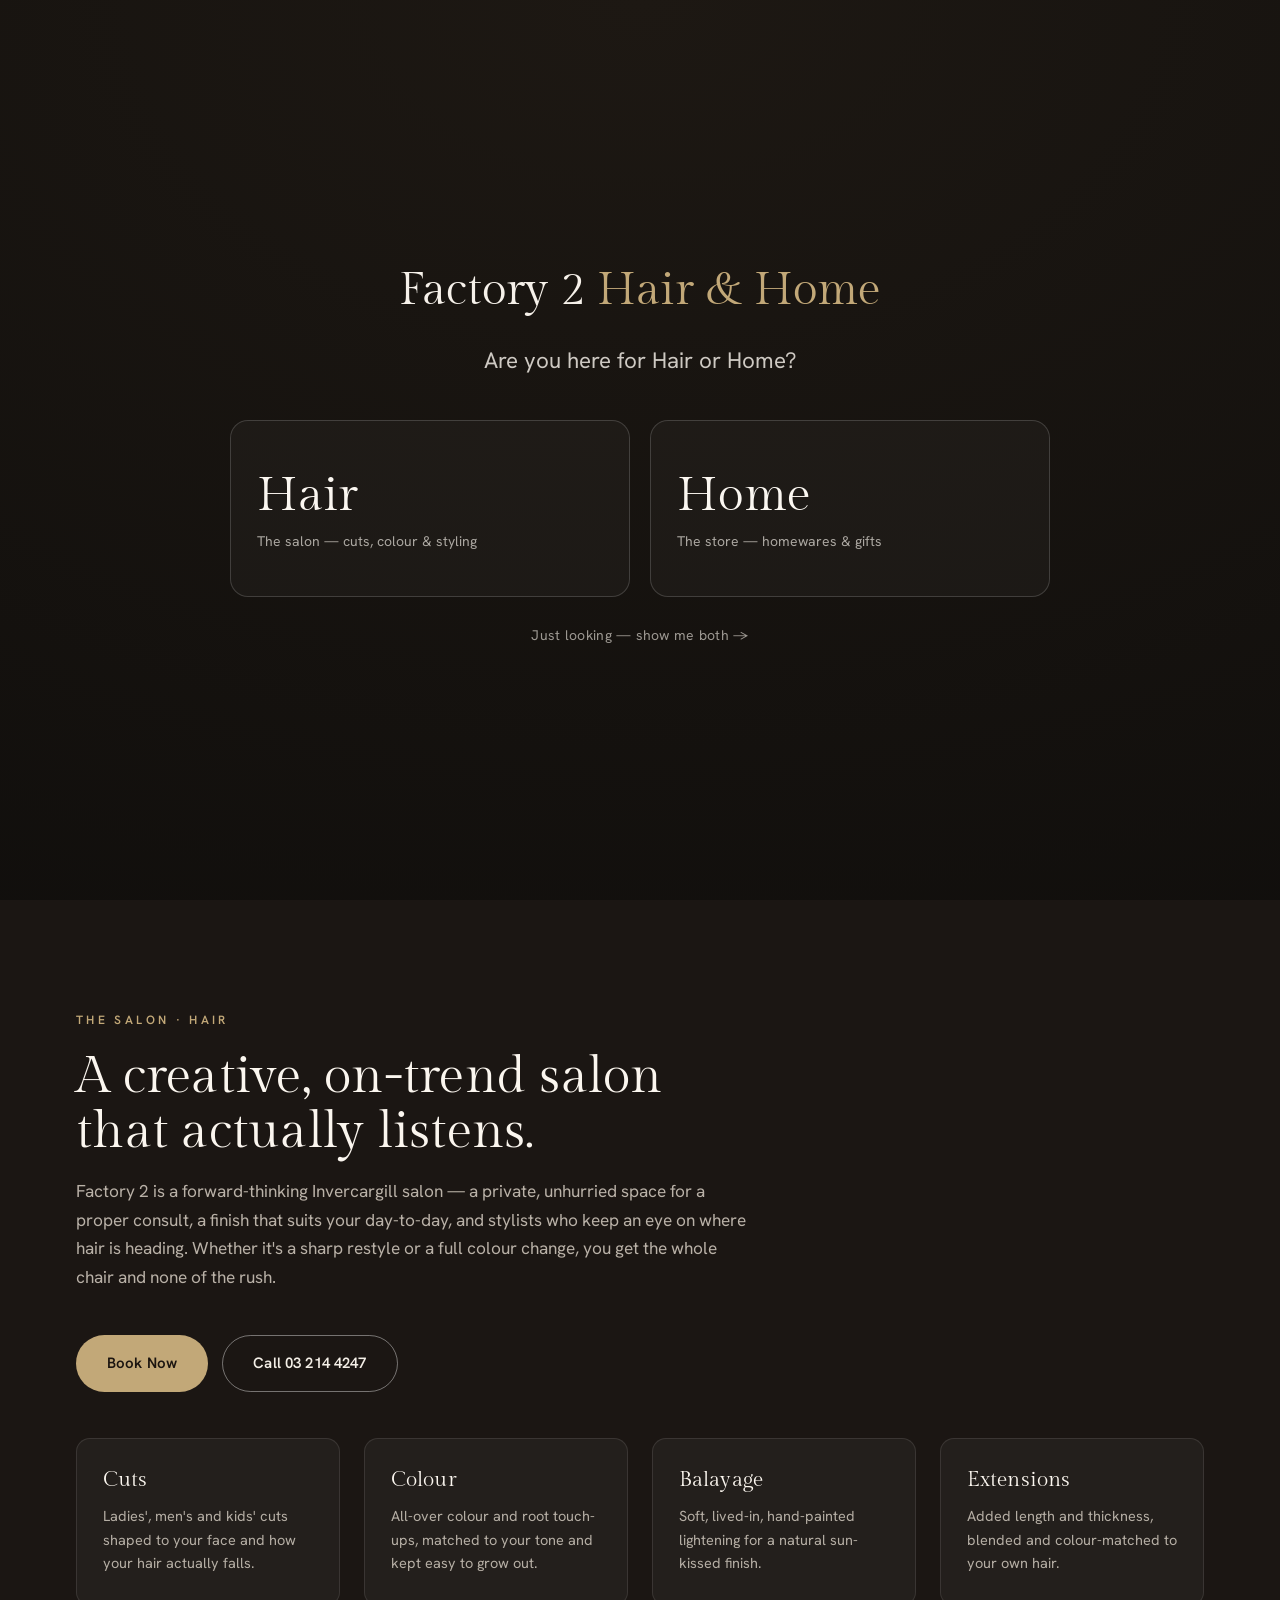
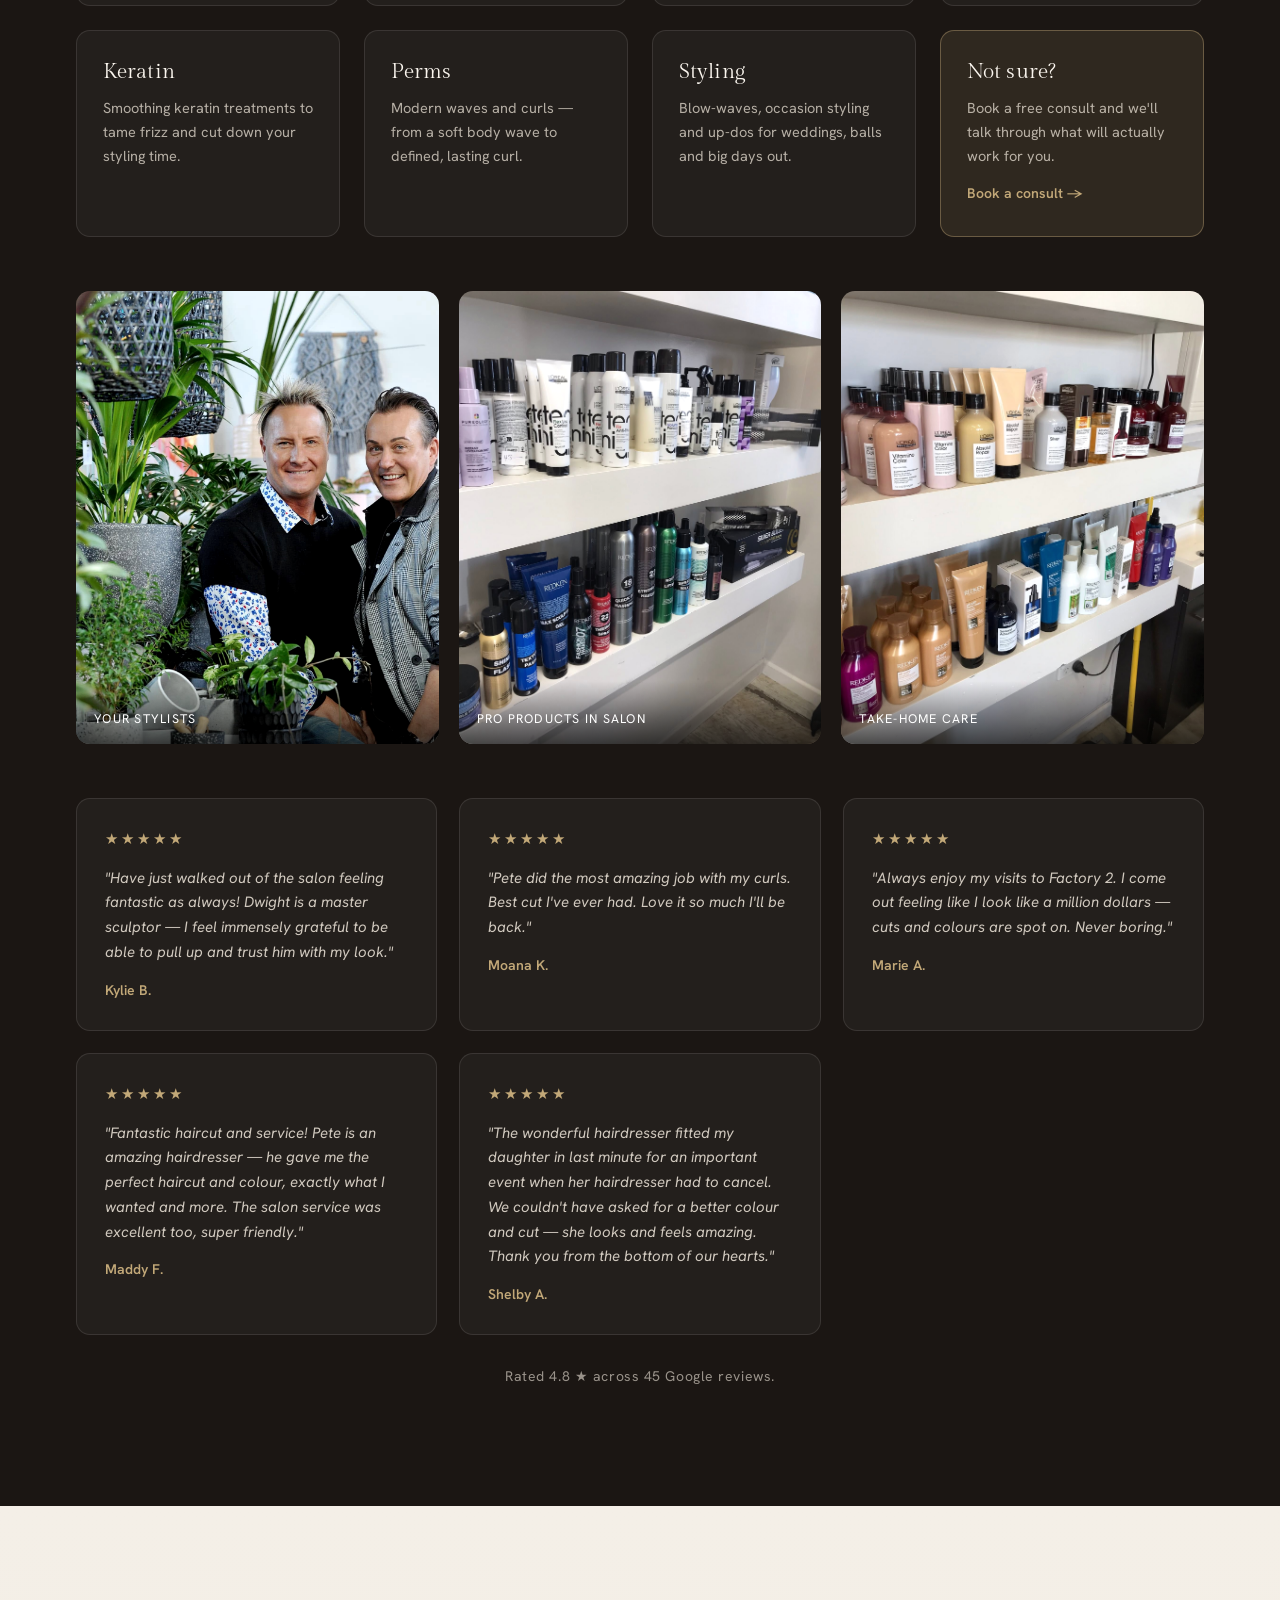
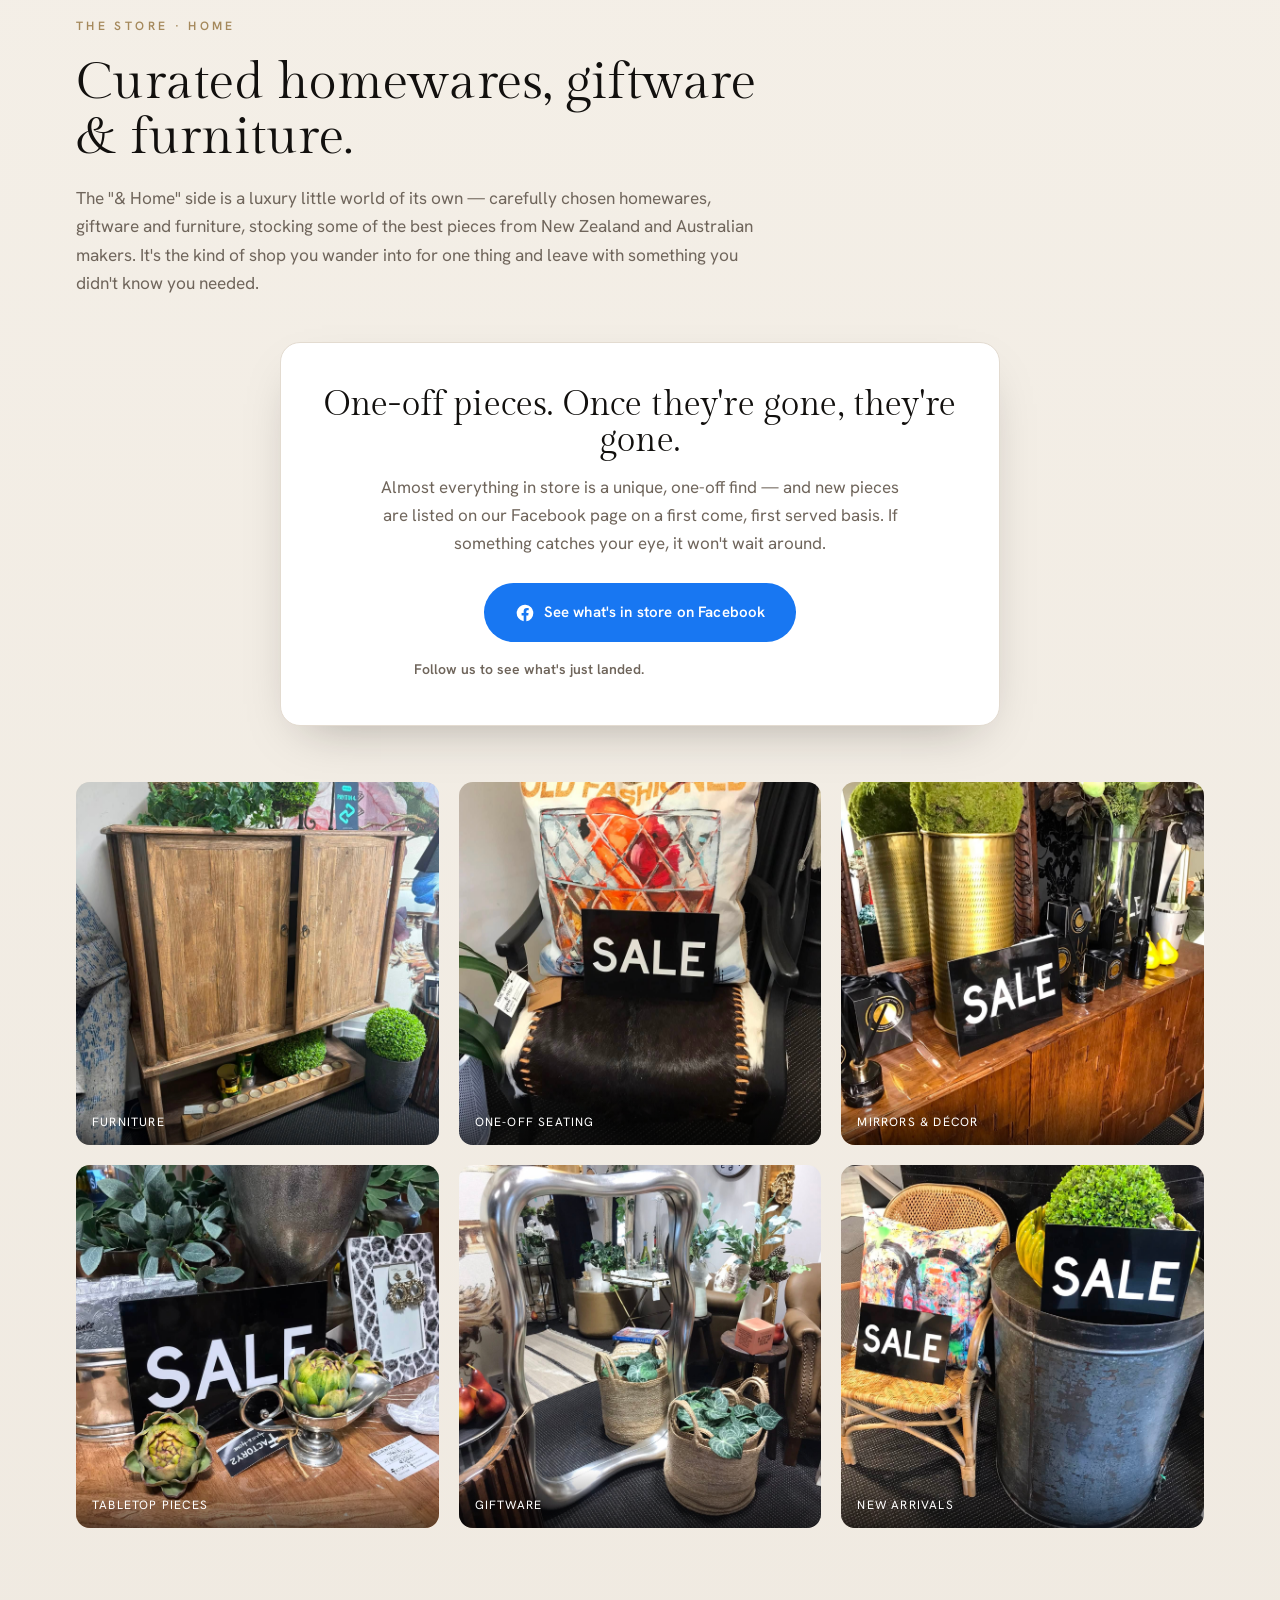
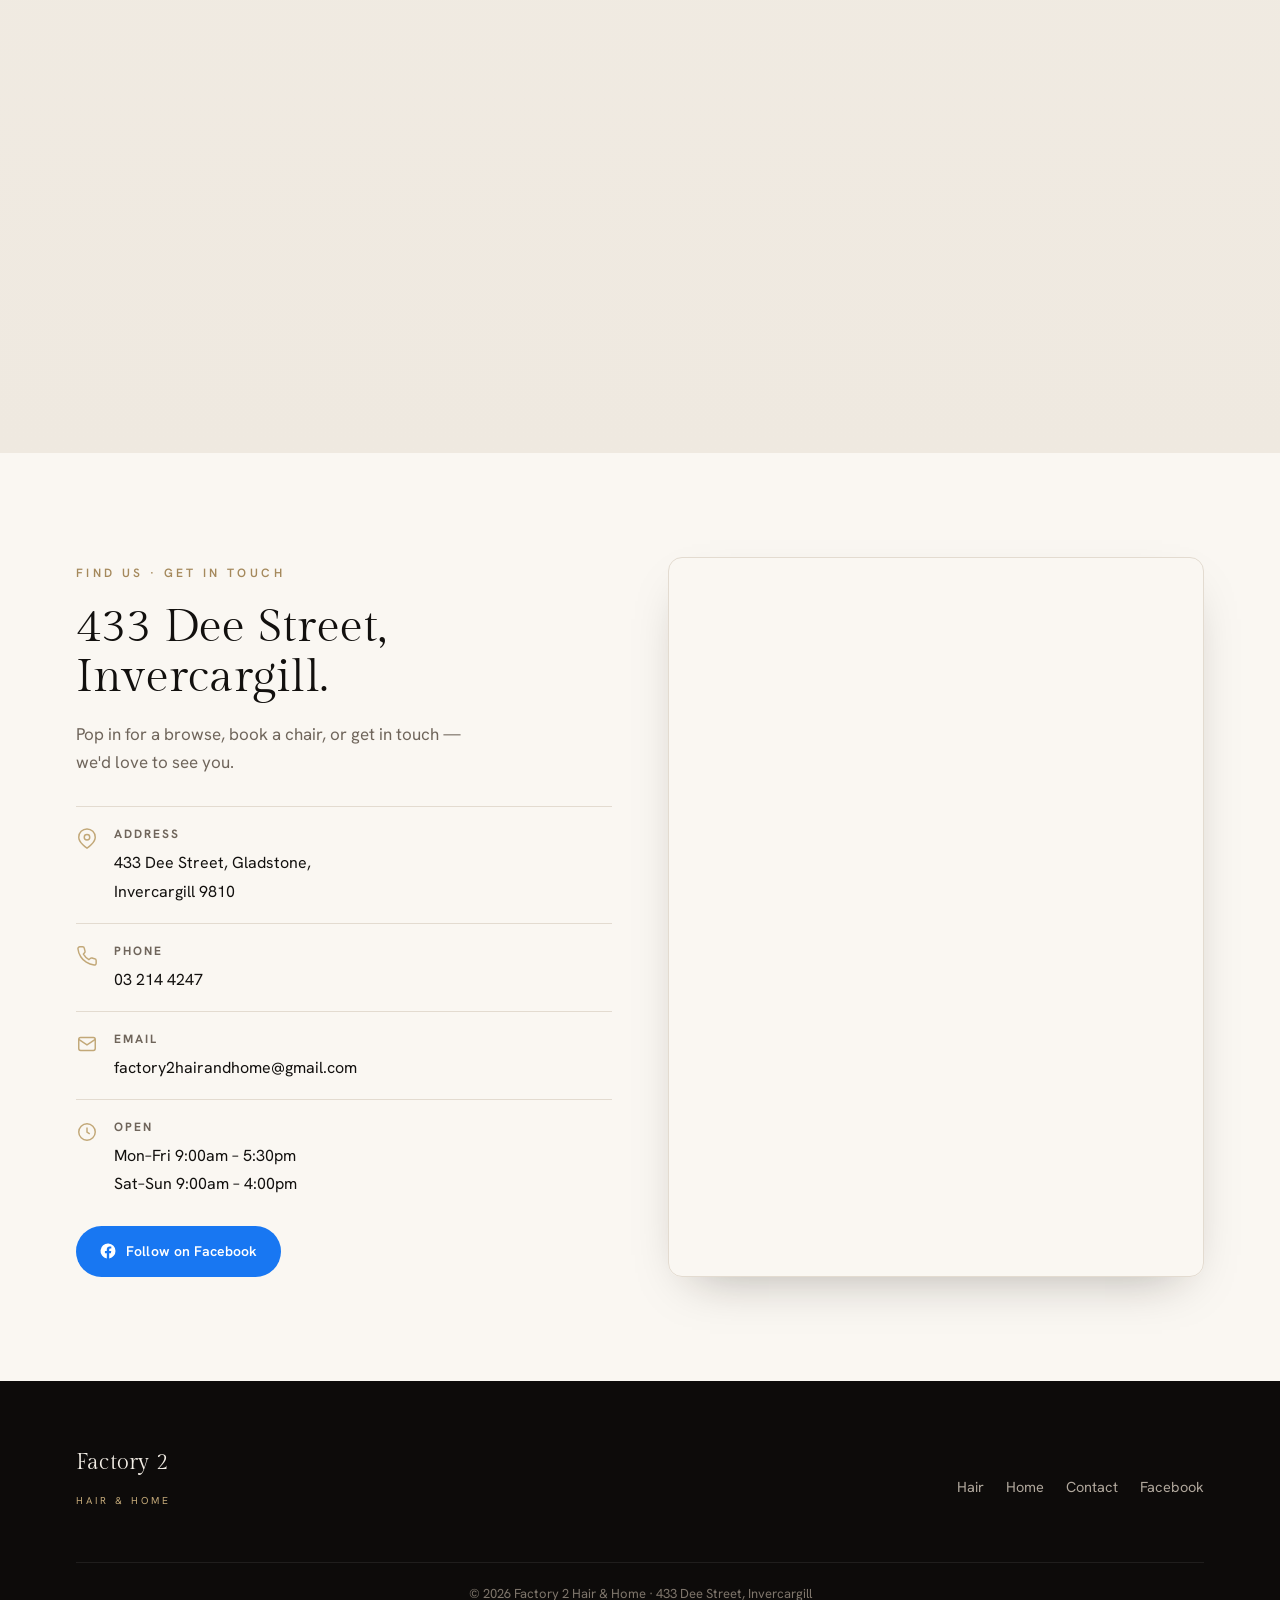
==== commit decec7fe: "Add two more real Google reviews to Hair side (Maddy F., Shelby A.) Co-Authored-By: Claude Opus 4.8 " ====
--- a/index.html
+++ b/index.html
@@ -110,6 +110,16 @@
         <p>"Always enjoy my visits to Factory 2. I come out feeling like I look like a million dollars — cuts and colours are spot on. Never boring."</p>
         <span class="hr-name">Marie A.</span>
       </div>
+      <div class="hr-card">
+        <div class="stars">★★★★★</div>
+        <p>"Fantastic haircut and service! Pete is an amazing hairdresser — he gave me the perfect haircut and colour, exactly what I wanted and more. The salon service was excellent too, super friendly."</p>
+        <span class="hr-name">Maddy F.</span>
+      </div>
+      <div class="hr-card">
+        <div class="stars">★★★★★</div>
+        <p>"The wonderful hairdresser fitted my daughter in last minute for an important event when her hairdresser had to cancel. We couldn't have asked for a better colour and cut — she looks and feels amazing. Thank you from the bottom of our hearts."</p>
+        <span class="hr-name">Shelby A.</span>
+      </div>
     </div>
     <p class="side-note">Rated 4.8 ★ across 45 Google reviews.</p>
   </div>
--- a/styles.css
+++ b/styles.css
@@ -353,6 +353,8 @@
 .side--hair .section-head p{color:rgba(239,230,218,.75)}
 .side--hair .eyebrow{color:var(--accent)}
 .side-cta{display:flex;flex-wrap:wrap;gap:14px;margin:0 0 46px}
+.side--hair .btn--outline{color:#f4efe7;border-color:rgba(255,255,255,.4)}
+.side--hair .btn--outline:hover{border-color:var(--accent);color:var(--accent);background:transparent}
 .side--hair .svc-grid{grid-template-columns:repeat(4,1fr)}
 .side--hair .svc-card{background:rgba(255,255,255,.04);border-color:rgba(255,255,255,.10);padding:30px 26px}
 .side--hair .svc-card:hover{border-color:var(--accent);box-shadow:none;background:rgba(194,168,120,.10)}
